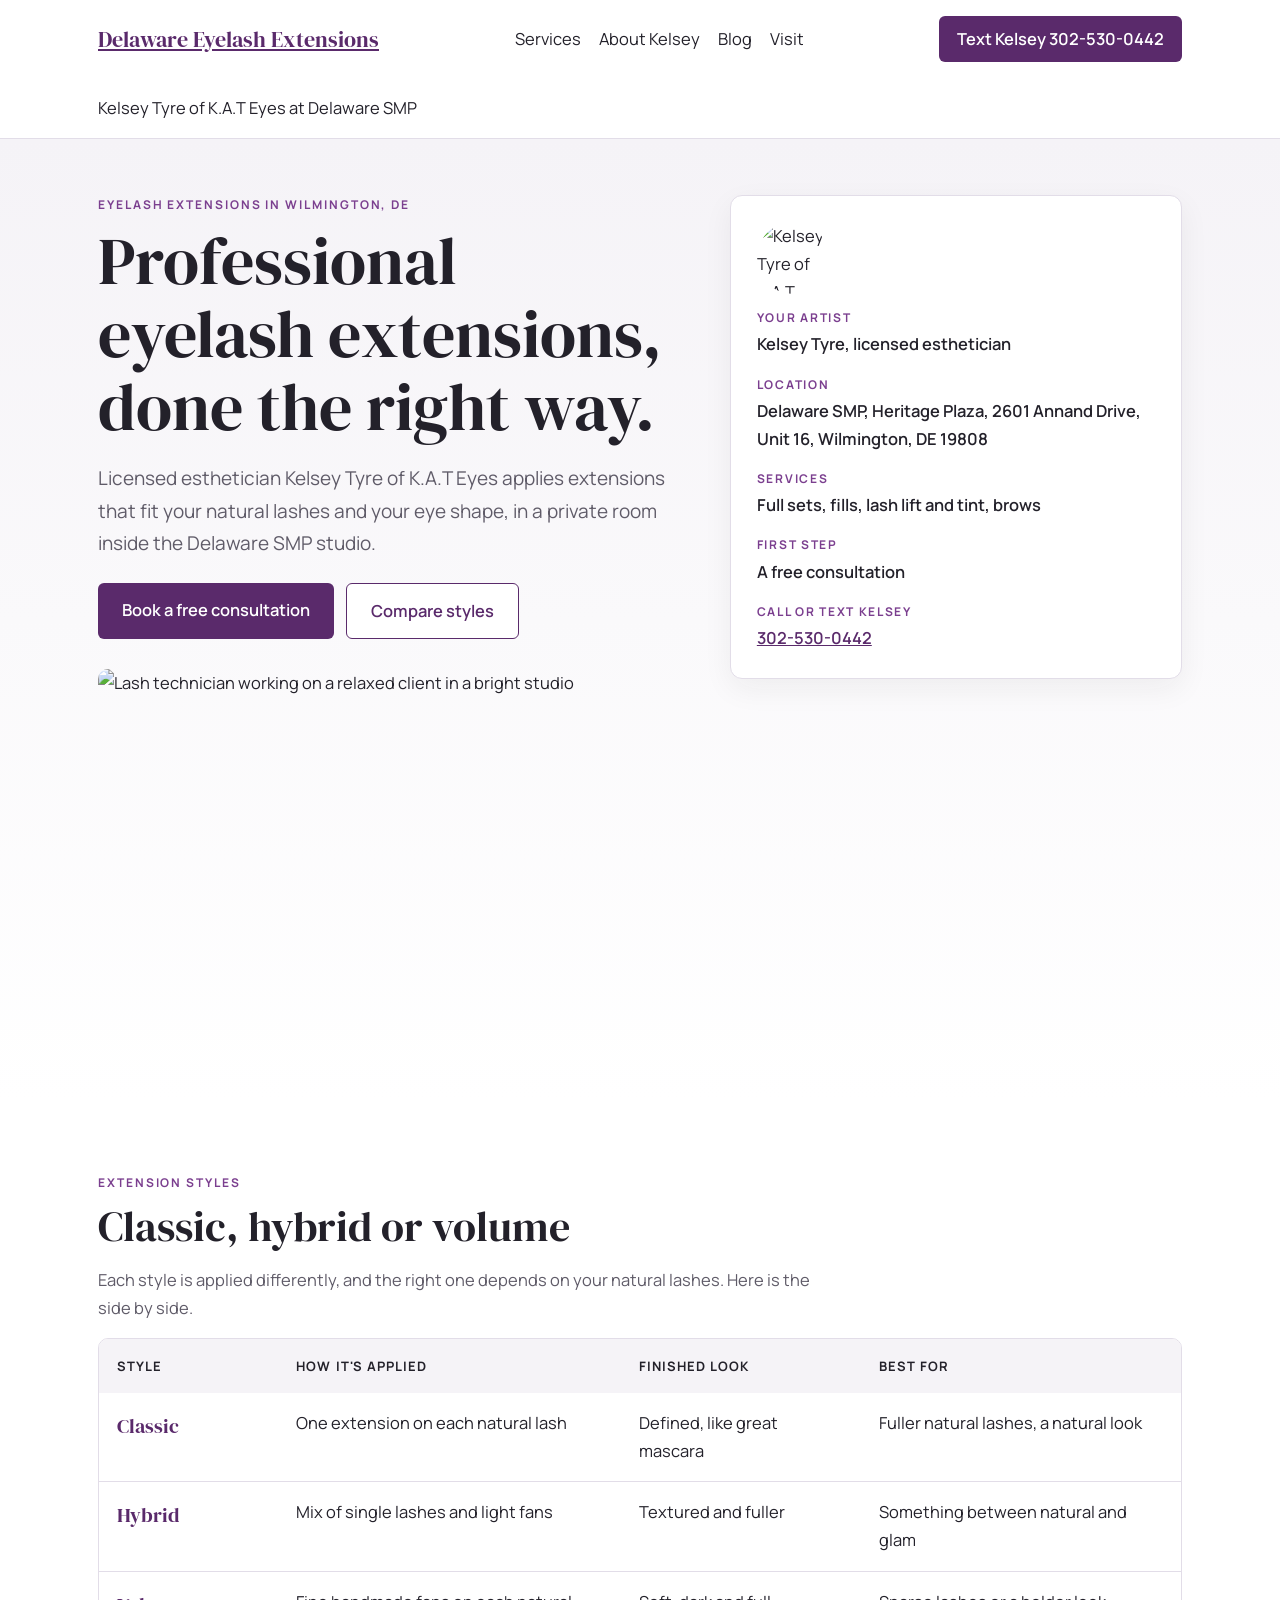
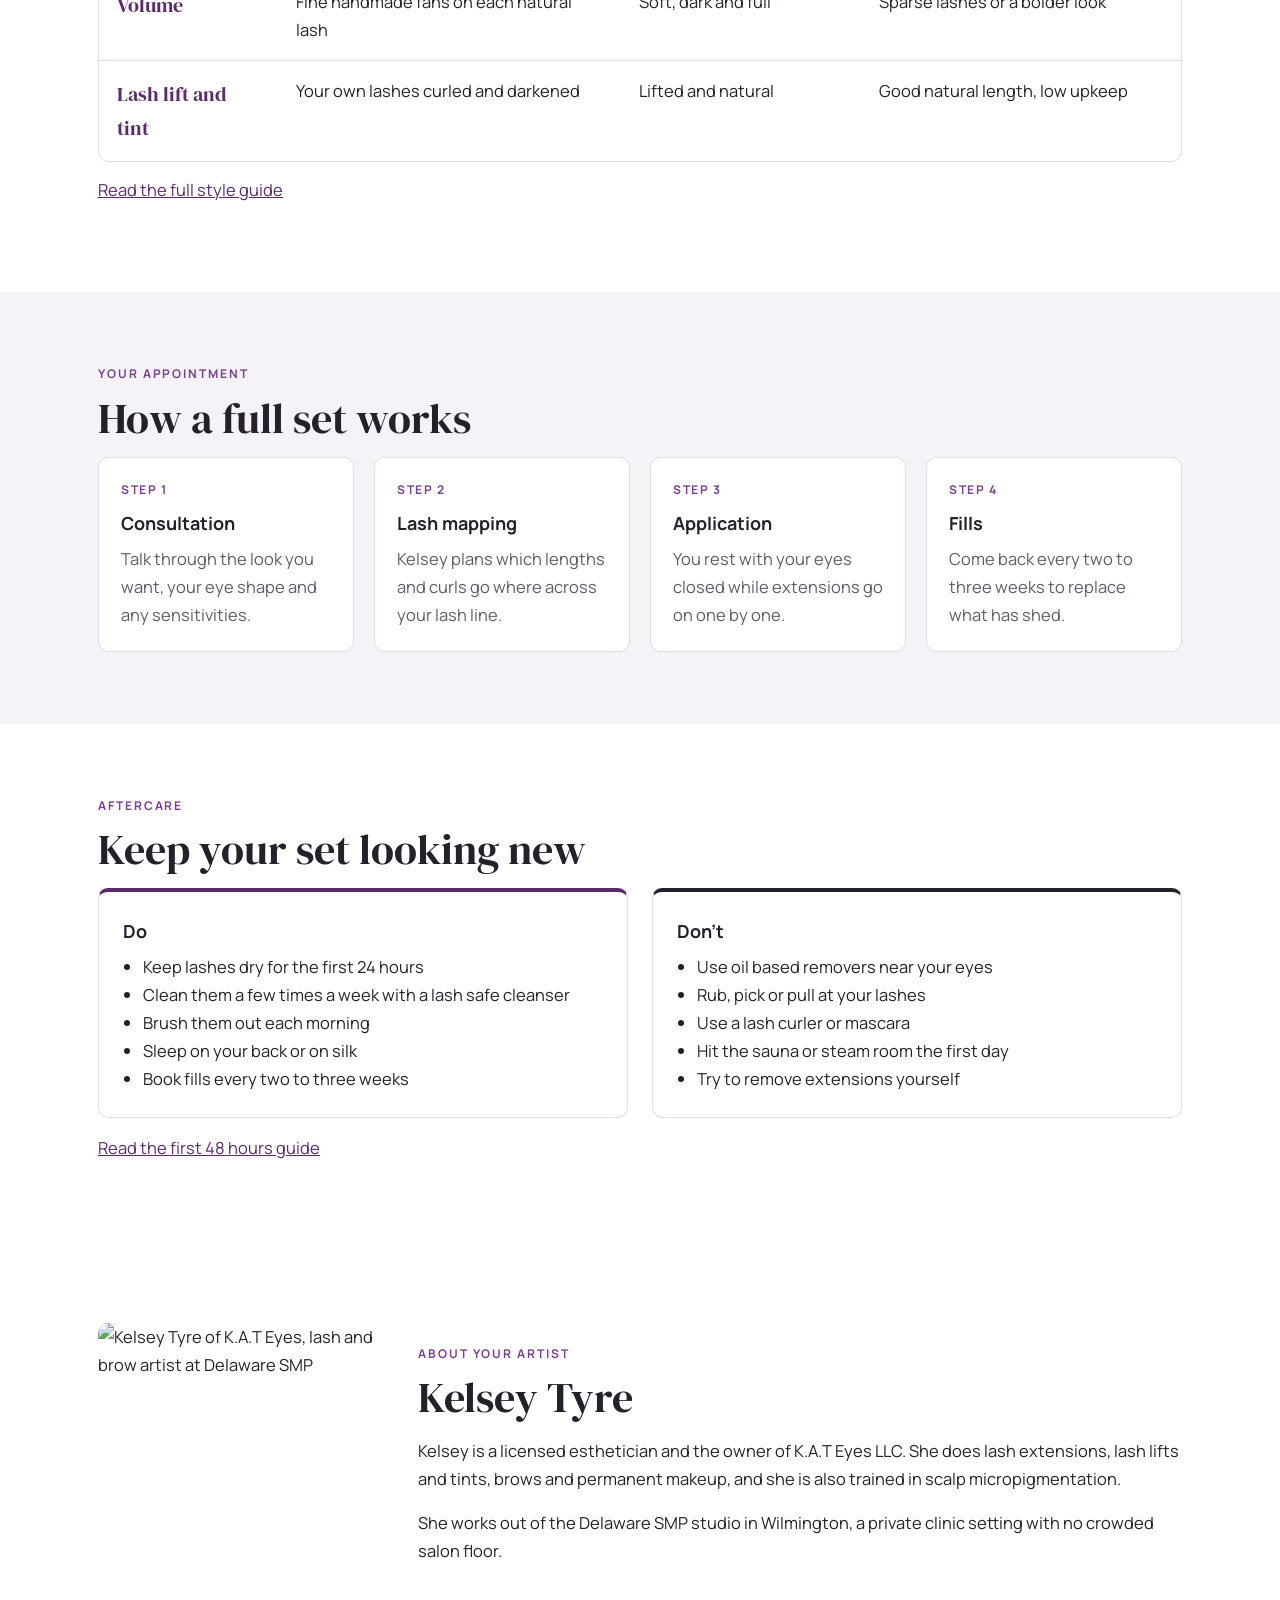
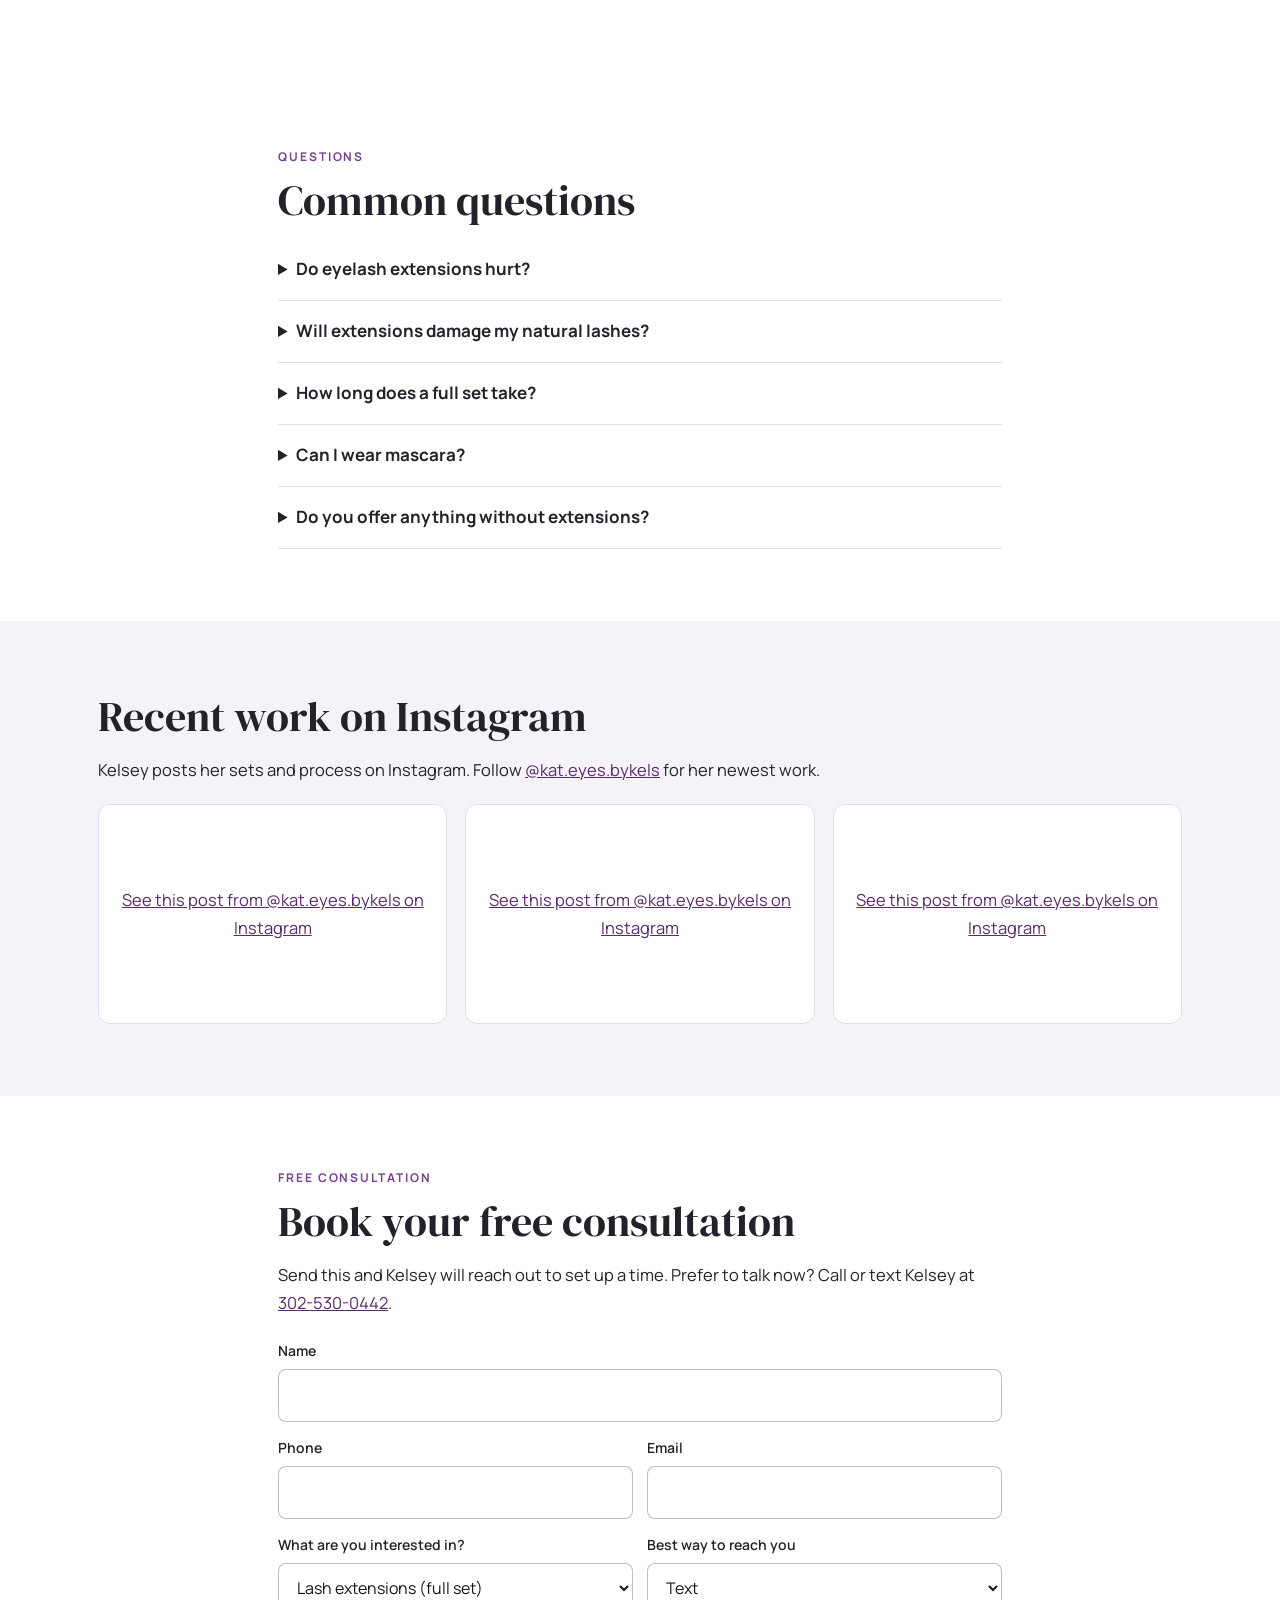
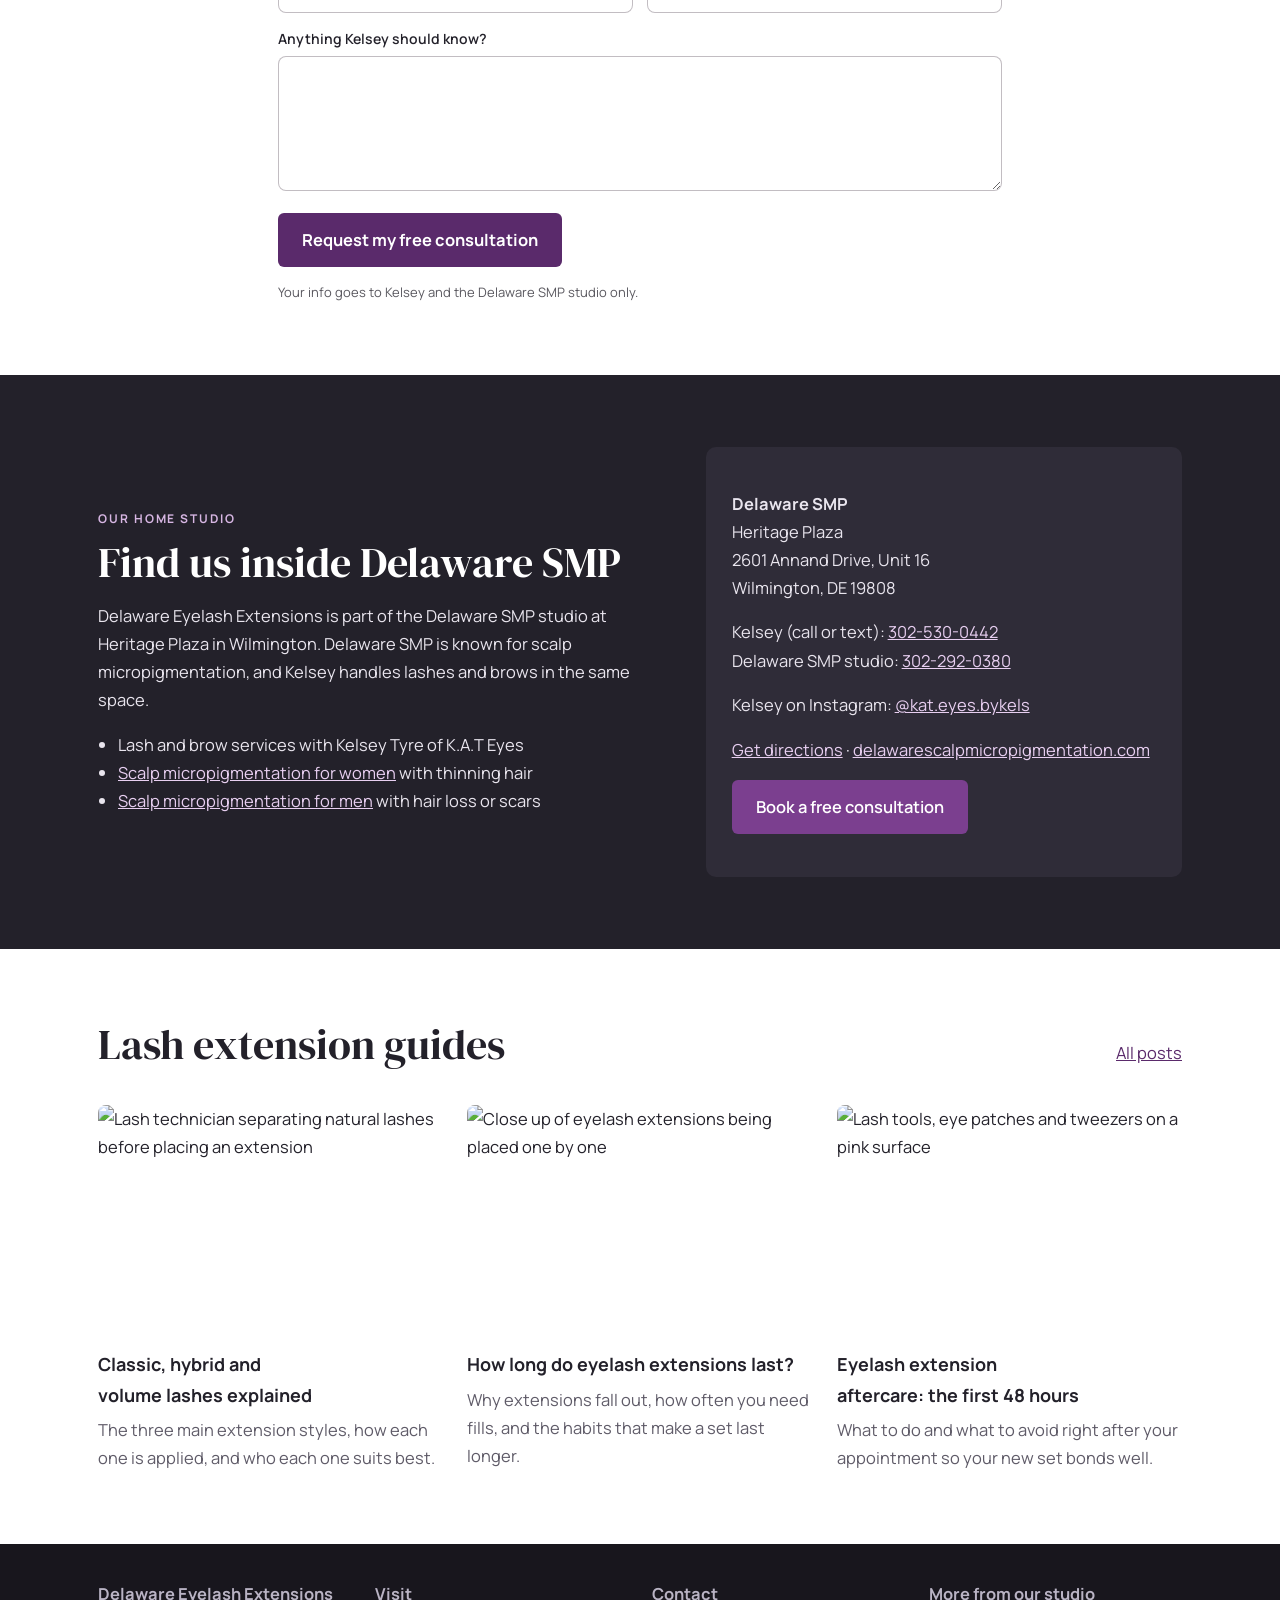
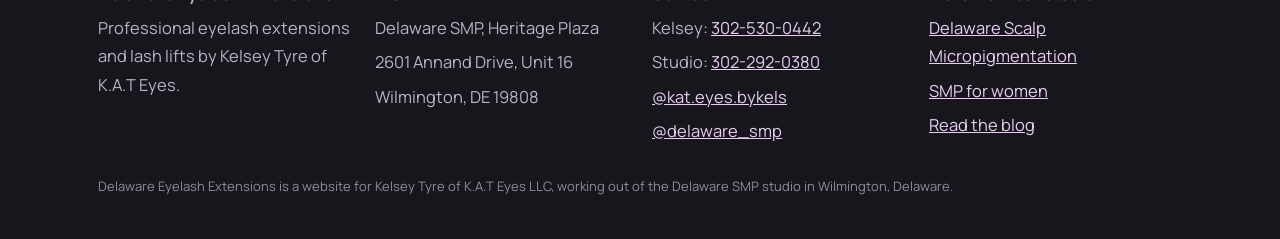
==== index.html @ beaefa18 "Launch delawareeyelashextensions.com site" ====
<!doctype html>
<html lang="en">
<head>
<meta charset="utf-8">
<meta name="viewport" content="width=device-width, initial-scale=1, viewport-fit=cover">
<title>Delaware Eyelash Extensions | Classic, Hybrid and Volume in Wilmington, DE</title>
<meta name="description" content="Professional eyelash extensions by licensed esthetician Kelsey Tyre of K.A.T Eyes at Delaware SMP, 2601 Annand Drive, Wilmington, DE. Style guide, aftercare and FAQs.">
<link rel="canonical" href="https://delawareeyelashextensions.com/">
<meta property="og:type" content="website">
<meta property="og:title" content="Delaware Eyelash Extensions | Classic, Hybrid and Volume in Wilmington, DE">
<meta property="og:description" content="Professional eyelash extensions by licensed esthetician Kelsey Tyre of K.A.T Eyes at Delaware SMP, 2601 Annand Drive, Wilmington, DE. Style guide, aftercare and FAQs.">
<meta property="og:url" content="https://delawareeyelashextensions.com/">
<meta property="og:image" content="https://images.pexels.com/photos/5128222/pexels-photo-5128222.jpeg?auto=compress&cs=tinysrgb&w=1200">
<link rel="preconnect" href="https://fonts.googleapis.com">
<link rel="preconnect" href="https://fonts.gstatic.com" crossorigin>
<link rel="stylesheet" href="https://fonts.googleapis.com/css2?family=DM+Serif+Display&family=Manrope:wght@400;600;700&display=swap">
<link rel="stylesheet" href="style.css">
</head>
<body>
<a class="skip" href="#main">Skip to content</a>
<script type="application/ld+json">
{"@context":"https://schema.org","@type":"BeautySalon","name":"Delaware Eyelash Extensions","description":"Professional classic, hybrid and volume eyelash extensions by Kelsey Tyre at Delaware SMP in Wilmington, DE.","url":"https://delawareeyelashextensions.com/","telephone":"+1-302-530-0442","image":"https://images.pexels.com/photos/5128222/pexels-photo-5128222.jpeg?auto=compress&cs=tinysrgb&w=1200","address":{"@type":"PostalAddress","streetAddress":"2601 Annand Drive, Unit 16","addressLocality":"Wilmington","addressRegion":"DE","postalCode":"19808","addressCountry":"US"},"employee":{"@type":"Person","name":"Kelsey Tyre","jobTitle":"Licensed esthetician, lash and brow artist","sameAs":"https://www.instagram.com/kat.eyes.bykels/"},"parentOrganization":{"@type":"Organization","name":"Delaware Scalp Micropigmentation","url":"https://delawarescalpmicropigmentation.com/"},"sameAs":["https://www.instagram.com/kat.eyes.bykels/","https://www.instagram.com/delaware_smp/"]}
</script>
<header class="site-head">
<div class="wrap">
<a class="brand" href="index.html">Delaware Eyelash Extensions</a>
<nav aria-label="Main">
<a href="index.html#services">Services</a>
<a href="index.html#kelsey">About Kelsey</a>
<a href="blog/index.html">Blog</a>
<a href="index.html#visit">Visit</a>
</nav>
<a class="head-cta" href="tel:+13025300442">Text Kelsey 302-530-0442</a>
</div>
<p class="tagline wrap">Kelsey Tyre of K.A.T Eyes at Delaware SMP</p>
</header>
<main id="main">
<section class="hero">
<div class="wrap">
<div>
<p class="eyebrow">Eyelash extensions in Wilmington, DE</p>
<h1>Professional eyelash extensions, done the right way.</h1>
<p class="lead">Licensed esthetician Kelsey Tyre of K.A.T Eyes applies extensions that fit your natural lashes and your eye shape, in a private room inside the Delaware SMP studio.</p>
<div class="actions"><a class="btn" href="#book">Book a free consultation</a><a class="btn line" href="#styles">Compare styles</a></div>
<img src="https://images.pexels.com/photos/5128222/pexels-photo-5128222.jpeg?auto=compress&cs=tinysrgb&w=1100" alt="Lash technician working on a relaxed client in a bright studio" loading="lazy">
</div>
<aside class="facts" aria-label="Quick facts">
<img src="https://delawarescalpmicropigmentation.com/wp-content/uploads/2023/03/Kelsey-Bio-Pic.jpeg" alt="Kelsey Tyre of K.A.T Eyes, lash and brow artist at Delaware SMP" loading="lazy">
<dl>
<div><dt>Your artist</dt><dd>Kelsey Tyre, licensed esthetician</dd></div>
<div><dt>Location</dt><dd>Delaware SMP, Heritage Plaza, 2601 Annand Drive, Unit 16, Wilmington, DE 19808</dd></div>
<div><dt>Services</dt><dd>Full sets, fills, lash lift and tint, brows</dd></div>
<div><dt>First step</dt><dd>A free consultation</dd></div>
<div><dt>Call or text Kelsey</dt><dd><a href="tel:+13025300442">302-530-0442</a></dd></div>
</dl>
</aside>
</div>
</section>

<section id="styles">
<div class="wrap" id="services">
<p class="eyebrow">Extension styles</p>
<h2>Classic, hybrid or volume</h2>
<p style="max-width:44em;color:var(--muted)">Each style is applied differently, and the right one depends on your natural lashes. Here is the side by side.</p>
<div class="table-wrap"><table>
<thead><tr><th>Style</th><th>How it's applied</th><th>Finished look</th><th>Best for</th></tr></thead>
<tbody>
<tr><th scope="row">Classic</th><td>One extension on each natural lash</td><td>Defined, like great mascara</td><td>Fuller natural lashes, a natural look</td></tr>
<tr><th scope="row">Hybrid</th><td>Mix of single lashes and light fans</td><td>Textured and fuller</td><td>Something between natural and glam</td></tr>
<tr><th scope="row">Volume</th><td>Fine handmade fans on each natural lash</td><td>Soft, dark and full</td><td>Sparse lashes or a bolder look</td></tr>
<tr><th scope="row">Lash lift and tint</th><td>Your own lashes curled and darkened</td><td>Lifted and natural</td><td>Good natural length, low upkeep</td></tr>
</tbody></table></div>
<p style="margin-top:14px"><a href="blog/classic-hybrid-volume-lashes-explained.html">Read the full style guide</a></p>
</div>
</section>

<section class="process">
<div class="wrap">
<p class="eyebrow">Your appointment</p>
<h2>How a full set works</h2>
<ol class="steps">
<li><h3>Consultation</h3><p>Talk through the look you want, your eye shape and any sensitivities.</p></li>
<li><h3>Lash mapping</h3><p>Kelsey plans which lengths and curls go where across your lash line.</p></li>
<li><h3>Application</h3><p>You rest with your eyes closed while extensions go on one by one.</p></li>
<li><h3>Fills</h3><p>Come back every two to three weeks to replace what has shed.</p></li>
</ol>
</div>
</section>

<section class="care">
<div class="wrap">
<p class="eyebrow">Aftercare</p>
<h2>Keep your set looking new</h2>
<div>
<div class="col do"><h3>Do</h3><ul><li>Keep lashes dry for the first 24 hours</li><li>Clean them a few times a week with a lash safe cleanser</li><li>Brush them out each morning</li><li>Sleep on your back or on silk</li><li>Book fills every two to three weeks</li></ul></div>
<div class="col dont"><h3>Don't</h3><ul><li>Use oil based removers near your eyes</li><li>Rub, pick or pull at your lashes</li><li>Use a lash curler or mascara</li><li>Hit the sauna or steam room the first day</li><li>Try to remove extensions yourself</li></ul></div>
</div>
<p style="margin-top:16px"><a href="blog/eyelash-extension-aftercare-first-48-hours.html">Read the first 48 hours guide</a></p>
</div>
</section>

<section class="kelsey" id="kelsey">
<div class="wrap">
<img src="https://delawarescalpmicropigmentation.com/wp-content/uploads/2023/03/Kelsey-Bio-Pic.jpeg" alt="Kelsey Tyre of K.A.T Eyes, lash and brow artist at Delaware SMP" loading="lazy">
<div>
<p class="eyebrow">About your artist</p>
<h2>Kelsey Tyre</h2>
<p>Kelsey is a licensed esthetician and the owner of K.A.T Eyes LLC. She does lash extensions, lash lifts and tints, brows and permanent makeup, and she is also trained in scalp micropigmentation.</p>
<p>She works out of the Delaware SMP studio in Wilmington, a private clinic setting with no crowded salon floor.</p>
</div>
</div>
</section>

<section class="faq">
<div class="wrap narrow">
<p class="eyebrow">Questions</p>
<h2>Common questions</h2>
<details><summary>Do eyelash extensions hurt?</summary><p>No. Your eyes stay closed and each extension attaches to a natural lash, not your skin.</p></details>
<details><summary>Will extensions damage my natural lashes?</summary><p>Not when the extensions are matched to the strength of your natural lashes and you follow aftercare. Problems usually come from extensions that are too heavy, lashes glued together, or picking.</p></details>
<details><summary>How long does a full set take?</summary><p>Plan on a good stretch of time for your first full set, since every lash is placed by hand. Kelsey will give you a time estimate when you book.</p></details>
<details><summary>Can I wear mascara?</summary><p>You won't need it, and mascara and oil based removers break down the bond. Skip both.</p></details>
<details><summary>Do you offer anything without extensions?</summary><p>Yes. A lash lift and tint curls and darkens your own lashes with no extensions and no fills.</p></details>
</div>
</section>

<section class="ig" aria-labelledby="ig-h">
<div class="wrap">
<h2 id="ig-h">Recent work on Instagram</h2>
<p>Kelsey posts her sets and process on Instagram. Follow <a href="https://www.instagram.com/kat.eyes.bykels/">@kat.eyes.bykels</a> for her newest work.</p>
<div class="ig-grid"><div><blockquote class="instagram-media" data-instgrm-permalink="https://www.instagram.com/kat.eyes.bykels/reel/DRUWjU0DYQO/" data-instgrm-version="14"><a href="https://www.instagram.com/kat.eyes.bykels/reel/DRUWjU0DYQO/">See this post from @kat.eyes.bykels on Instagram</a></blockquote></div><div><blockquote class="instagram-media" data-instgrm-permalink="https://www.instagram.com/kat.eyes.bykels/reel/DL7PXOgMq_0/" data-instgrm-version="14"><a href="https://www.instagram.com/kat.eyes.bykels/reel/DL7PXOgMq_0/">See this post from @kat.eyes.bykels on Instagram</a></blockquote></div><div><blockquote class="instagram-media" data-instgrm-permalink="https://www.instagram.com/kat.eyes.bykels/p/Cqdby0kuIus/" data-instgrm-version="14"><a href="https://www.instagram.com/kat.eyes.bykels/p/Cqdby0kuIus/">See this post from @kat.eyes.bykels on Instagram</a></blockquote></div></div>
</div>
</section>
<script async src="https://www.instagram.com/embed.js"></script>

<section class="book" id="book" aria-labelledby="book-h">
<div class="wrap narrow">
<p class="eyebrow">Free consultation</p>
<h2 id="book-h">Book your free consultation</h2>
<p>Send this and Kelsey will reach out to set up a time. Prefer to talk now? Call or text Kelsey at <a href="tel:+13025300442">302-530-0442</a>.</p>
<form class="book-form" action="https://formsubmit.co/delawaresmp@gmail.com" method="POST">
<input type="hidden" name="_subject" value="New consult request from delawareeyelashextensions.com">
<input type="hidden" name="_cc" value="kat.eyes.bykels@gmail.com">
<input type="hidden" name="_template" value="table">
<input type="hidden" name="_next" value="https://delawareeyelashextensions.com/thanks.html">
<input type="hidden" name="Website" value="delawareeyelashextensions.com">
<input type="hidden" name="Came from" class="src" value="Direct or unknown">
<input type="hidden" name="Page" class="pg" value="">
<input type="text" name="_honey" class="hp" tabindex="-1" autocomplete="off" aria-hidden="true">
<div class="row"><label for="f-name">Name</label><input id="f-name" name="Name" required autocomplete="name"></div>
<div class="row two"><div><label for="f-phone">Phone</label><input id="f-phone" name="Phone" type="tel" required autocomplete="tel"></div>
<div><label for="f-email">Email</label><input id="f-email" name="email" type="email" required autocomplete="email"></div></div>
<div class="row two"><div><label for="f-svc">What are you interested in?</label><select id="f-svc" name="Service"><option>Lash extensions (full set)</option><option>Lash fill</option><option>Lash lift and tint</option><option>Microblading or brows</option><option>Scalp micropigmentation</option><option>Not sure yet</option></select></div>
<div><label for="f-pref">Best way to reach you</label><select id="f-pref" name="Contact preference"><option>Text</option><option>Call</option><option>Email</option></select></div></div>
<div class="row"><label for="f-msg">Anything Kelsey should know?</label><textarea id="f-msg" name="Message" rows="4"></textarea></div>
<button class="btn" type="submit">Request my free consultation</button>
<p class="fine">Your info goes to Kelsey and the Delaware SMP studio only.</p>
</form>
<script>
(function(){try{var f=document.querySelector('.book-form');if(!f)return;var q=new URLSearchParams(location.search),r=document.referrer,src='Direct or unknown';
if(q.get('utm_source'))src=q.get('utm_source')+(q.get('utm_campaign')?' / '+q.get('utm_campaign'):'');
else if(r){var h=new URL(r).hostname.replace(/^www\./,'');if(h!==location.hostname.replace(/^www\./,''))src=/google\./.test(h)?'Google search':/instagram\./.test(h)?'Instagram':/facebook\.|fb\./.test(h)?'Facebook':/bing\./.test(h)?'Bing':h;}
try{var saved=sessionStorage.getItem('lead_src');if(saved&&src==='Direct or unknown')src=saved;else sessionStorage.setItem('lead_src',src);}catch(e){}
f.querySelector('.src').value=src;f.querySelector('.pg').value=location.href.split('#')[0];}catch(e){}})();
</script>
</div>
</section>
<section class="smp-block" id="visit" aria-labelledby="smp-h">
<div class="wrap">
<div>
<p class="eyebrow">Our home studio</p>
<h2 id="smp-h">Find us inside Delaware SMP</h2>
<p>Delaware Eyelash Extensions is part of the Delaware SMP studio at Heritage Plaza in Wilmington. Delaware SMP is known for scalp micropigmentation, and Kelsey handles lashes and brows in the same space.</p>
<ul>
<li>Lash and brow services with Kelsey Tyre of K.A.T Eyes</li>
<li><a href="https://delawarescalpmicropigmentation.com/scalp-micropigmentation-for-women/">Scalp micropigmentation for women</a> with thinning hair</li>
<li><a href="https://delawarescalpmicropigmentation.com/">Scalp micropigmentation for men</a> with hair loss or scars</li>
</ul>
</div>
<div class="smp-card">
<p><strong>Delaware SMP</strong><br>Heritage Plaza<br>2601 Annand Drive, Unit 16<br>Wilmington, DE 19808</p>
<p>Kelsey (call or text): <a href="tel:+13025300442">302-530-0442</a><br>Delaware SMP studio: <a href="tel:+13022920380">302-292-0380</a></p>
<p>Kelsey on Instagram: <a href="https://www.instagram.com/kat.eyes.bykels/">@kat.eyes.bykels</a></p>
<p><a href="https://www.google.com/maps/search/?api=1&query=2601+Annand+Drive+Unit+16+Wilmington+DE+19808">Get directions</a> · <a href="https://delawarescalpmicropigmentation.com/">delawarescalpmicropigmentation.com</a></p>
<p><a class="btn" href="#book">Book a free consultation</a></p>
</div>
</div>
</section>

<section class="blog-teaser" aria-labelledby="blog-h">
<div class="wrap">
<div class="teaser-head"><h2 id="blog-h">Lash extension guides</h2><a href="blog/index.html">All posts</a></div>
<div class="post-list"><a class="post-card" href="blog/classic-hybrid-volume-lashes-explained.html"><img src="https://images.pexels.com/photos/8554941/pexels-photo-8554941.jpeg?auto=compress&cs=tinysrgb&w=1200" alt="Lash technician separating natural lashes before placing an extension" loading="lazy"><h3>Classic, hybrid and volume lashes explained</h3><p>The three main extension styles, how each one is applied, and who each one suits best.</p></a><a class="post-card" href="blog/how-long-do-eyelash-extensions-last.html"><img src="https://images.pexels.com/photos/33723106/pexels-photo-33723106.jpeg?auto=compress&cs=tinysrgb&w=1200" alt="Close up of eyelash extensions being placed one by one" loading="lazy"><h3>How long do eyelash extensions last?</h3><p>Why extensions fall out, how often you need fills, and the habits that make a set last longer.</p></a><a class="post-card" href="blog/eyelash-extension-aftercare-first-48-hours.html"><img src="https://images.pexels.com/photos/8558539/pexels-photo-8558539.jpeg?auto=compress&cs=tinysrgb&w=1200" alt="Lash tools, eye patches and tweezers on a pink surface" loading="lazy"><h3>Eyelash extension aftercare: the first 48 hours</h3><p>What to do and what to avoid right after your appointment so your new set bonds well.</p></a></div>
</div>
</section>

</main>
<footer class="site-foot">
<div class="wrap">
<div><p><strong>Delaware Eyelash Extensions</strong></p><p>Professional eyelash extensions and lash lifts by Kelsey Tyre of K.A.T Eyes.</p></div>
<div><p><strong>Visit</strong></p><p>Delaware SMP, Heritage Plaza</p><p>2601 Annand Drive, Unit 16</p><p>Wilmington, DE 19808</p></div>
<div><p><strong>Contact</strong></p><p>Kelsey: <a href="tel:+13025300442">302-530-0442</a></p><p>Studio: <a href="tel:+13022920380">302-292-0380</a></p><p><a href="https://www.instagram.com/kat.eyes.bykels/">@kat.eyes.bykels</a></p><p><a href="https://www.instagram.com/delaware_smp/">@delaware_smp</a></p></div>
<div><p><strong>More from our studio</strong></p><p><a href="https://delawarescalpmicropigmentation.com/">Delaware Scalp Micropigmentation</a></p><p><a href="https://delawarescalpmicropigmentation.com/scalp-micropigmentation-for-women/">SMP for women</a></p><p><a href="blog/index.html">Read the blog</a></p></div>
<p class="legal">Delaware Eyelash Extensions is a website for Kelsey Tyre of K.A.T Eyes LLC, working out of the Delaware SMP studio in Wilmington, Delaware.</p>
</div>
</footer>
</body>
</html>
---- style.css ----
*{box-sizing:border-box}
html{scroll-behavior:smooth}
@media (prefers-reduced-motion:reduce){html{scroll-behavior:auto}}
body{margin:0}
img{max-width:100%;display:block}
a:focus-visible,button:focus-visible,summary:focus-visible{outline:3px solid currentColor;outline-offset:3px}
.wrap{max-width:1120px;margin:0 auto;padding-left:max(18px,env(safe-area-inset-left,0px));padding-right:max(18px,env(safe-area-inset-right,0px))}
.narrow{max-width:760px}
h1,h2,h3{text-wrap:balance}
.skip{position:absolute;left:-999px}.skip:focus{left:12px;top:12px;z-index:9;background:#fff;color:#000;padding:8px}
.site-head .wrap{display:flex;align-items:center;justify-content:space-between;gap:14px;flex-wrap:wrap;padding-block:16px}
.site-head nav{display:flex;gap:18px;flex-wrap:wrap}
.site-head nav a{text-decoration:none}
.instagram-media{margin:0!important;min-width:0!important;width:100%!important;max-width:100%!important}
blockquote.instagram-media{display:flex;align-items:center;justify-content:center;min-height:220px;padding:20px;text-align:center;border-radius:12px}
.smp-block .wrap{display:grid;grid-template-columns:1.2fr 1fr;gap:36px;align-items:center}
.smp-block .wrap>*{min-width:0}
.smp-block ul{margin:0;padding-left:20px}
@media(max-width:760px){.smp-block .wrap{grid-template-columns:1fr}}
.site-foot .wrap{display:grid;grid-template-columns:repeat(auto-fit,minmax(200px,1fr));gap:24px;padding-block:36px}
.site-foot p{margin:0 0 6px}
.site-foot .legal{grid-column:1/-1;font-size:13px;opacity:.75}
.post-list{display:grid;grid-template-columns:repeat(auto-fit,minmax(260px,1fr));gap:24px}
.post-card{display:flex;flex-direction:column;text-decoration:none;color:inherit}
.post-card img{width:100%;aspect-ratio:3/2;object-fit:cover}
.post-card h3{margin:14px 0 6px}
.post-card p{margin:0}
article.post{padding-block:48px 64px}
article.post .lead{font-size:1.15em}
article.post img.cover{width:100%;aspect-ratio:16/8;object-fit:cover;margin:24px 0}
article.post h2{margin-top:1.6em}
.crumbs{font-size:14px;margin-bottom:14px}
.book{scroll-margin-top:90px}
.book-form{display:grid;gap:14px;margin-top:22px}
.book-form .row.two{display:grid;grid-template-columns:1fr 1fr;gap:14px}
.book-form .row.two>div{min-width:0}
@media(max-width:600px){.book-form .row.two{grid-template-columns:1fr}}
.book-form label{display:block;font-size:14px;font-weight:600;margin-bottom:6px}
.book-form input,.book-form select,.book-form textarea{width:100%;font:inherit;font-size:16px;padding:12px 14px;border:1px solid rgba(120,110,120,.45);border-radius:8px;background:#fff;color:#1a1418}
.book-form button{border:0;cursor:pointer;justify-self:start;font:inherit;font-weight:700}
.book-form .fine{font-size:13px;opacity:.75;margin:0}
.hp{position:absolute!important;left:-9999px!important;height:1px;width:1px;opacity:0}

/* Layout: clinical clean grid, facts panel in hero, comparison table and aftercare checklist */
:root{--paper:#ffffff;--mist:#f5f3f7;--char:#23212a;--plum:#5a2a6b;--plum2:#7b3f8f;--muted:#5f5b68;--line:#e2dde8;--blush:#f3e6f2;
--display:"DM Serif Display",Georgia,serif;--body:"Manrope",system-ui,sans-serif}
body{background:var(--paper);color:var(--char);font:16.5px/1.7 var(--body)}
a{color:var(--plum)}
.site-head{border-bottom:1px solid var(--line);background:#fff;position:sticky;top:env(safe-area-inset-top,0px);z-index:5}
.site-head a{color:var(--char)}
.brand{font:22px var(--display);color:var(--plum)!important}
.head-cta{background:var(--plum);color:#fff!important;padding:9px 18px;border-radius:6px;text-decoration:none;font-weight:600}
.tagline{display:none}
.eyebrow{font-size:12px;letter-spacing:.16em;text-transform:uppercase;color:var(--plum2);font-weight:700;margin:0 0 10px}
h1,h2{font-family:var(--display);font-weight:400;line-height:1.1;margin:0 0 16px;color:var(--char)}
h2{font-size:clamp(30px,4vw,42px)}
h3{font-size:18px;margin:0 0 6px}
.btn{display:inline-block;background:var(--plum);color:#fff;text-decoration:none;padding:13px 24px;border-radius:6px;font-weight:600}
.btn.line{background:#fff;color:var(--plum);border:1px solid var(--plum)}
section{padding-block:72px}
.hero{background:linear-gradient(180deg,var(--mist),#fff);padding-block:56px 64px}
.hero .wrap{display:grid;grid-template-columns:1.3fr 1fr;gap:44px;align-items:start}
.hero .wrap>*{min-width:0}
.hero h1{font-size:clamp(40px,6vw,66px)}
.hero p.lead{font-size:19px;color:var(--muted);max-width:34em}
.hero .actions{display:flex;gap:12px;flex-wrap:wrap;margin-top:24px}
.hero img{width:100%;aspect-ratio:16/10;object-fit:cover;border-radius:10px;margin-top:30px}
.facts{background:#fff;border:1px solid var(--line);border-radius:12px;padding:26px;box-shadow:0 10px 30px rgba(35,33,42,.06)}
.facts dl{margin:0;display:grid;gap:16px}
.facts dt{font-size:12px;letter-spacing:.14em;text-transform:uppercase;color:var(--plum2);font-weight:700}
.facts dd{margin:2px 0 0;font-weight:600}
.facts img{width:72px;height:72px;border-radius:50%;object-fit:cover;margin:0 0 14px}
@media(max-width:820px){.hero .wrap{grid-template-columns:1fr}}
.table-wrap{overflow-x:auto;border:1px solid var(--line);border-radius:10px}
table{width:100%;border-collapse:collapse;min-width:640px}
th,td{text-align:left;padding:16px 18px;border-bottom:1px solid var(--line);vertical-align:top}
thead th{background:var(--mist);font-size:13px;letter-spacing:.08em;text-transform:uppercase}
tbody th{font-family:var(--display);font-weight:400;font-size:20px;color:var(--plum)}
tr:last-child td,tr:last-child th{border-bottom:0}
.process{background:var(--mist)}
.steps{display:grid;grid-template-columns:repeat(auto-fit,minmax(210px,1fr));gap:20px;list-style:none;padding:0;margin:0;counter-reset:s}
.steps li{background:#fff;border:1px solid var(--line);border-radius:10px;padding:22px;counter-increment:s}
.steps li::before{content:"Step " counter(s);display:block;font-size:12px;letter-spacing:.14em;text-transform:uppercase;color:var(--plum2);font-weight:700;margin-bottom:8px}
.steps p{margin:0;color:var(--muted)}
.care .wrap>div{display:grid;grid-template-columns:1fr 1fr;gap:24px}
.care .col{border:1px solid var(--line);border-radius:10px;padding:24px}
.care .col.do{border-top:4px solid var(--plum)}
.care .col.dont{border-top:4px solid var(--char)}
.care ul{margin:0;padding-left:20px}
@media(max-width:700px){.care .wrap>div{grid-template-columns:1fr}}
.kelsey .wrap{display:grid;grid-template-columns:280px 1fr;gap:40px;align-items:center}
.kelsey .wrap>*{min-width:0}
.kelsey img{width:100%;aspect-ratio:1;object-fit:cover;border-radius:10px}
@media(max-width:700px){.kelsey .wrap{grid-template-columns:1fr}.kelsey img{max-width:260px}}
.faq details{border-bottom:1px solid var(--line);padding-block:16px}
.faq summary{cursor:pointer;font-weight:700;font-size:17px}
.faq details p{margin:10px 0 0;color:var(--muted);max-width:44em}
.ig{background:var(--mist)}
.ig-grid{display:grid;grid-template-columns:repeat(auto-fit,minmax(260px,1fr));gap:18px;margin-top:20px}
blockquote.instagram-media{background:#fff;border:1px solid var(--line)}
.smp-block{background:var(--char);color:#e9e5ee}
.smp-block h2{color:#fff}
.smp-block .eyebrow{color:#d7b6e3}
.smp-block a{color:#e8cff1}
.smp-card{background:#2f2c38;border-radius:10px;padding:26px}
.smp-card .btn{color:#fff;background:var(--plum2)}
.teaser-head{display:flex;justify-content:space-between;align-items:baseline;gap:12px;flex-wrap:wrap;margin-bottom:22px}
.post-card img{border-radius:8px}
.post-card p{color:var(--muted)}
.blog-hero{padding-block:52px 0;background:var(--mist)}
.blog-hero .wrap{padding-bottom:40px}
.blog-hero h1{font-size:clamp(36px,5vw,56px)}
.site-foot{background:#18161d;color:#b9b3c4}
.site-foot a{color:#e8cff1}
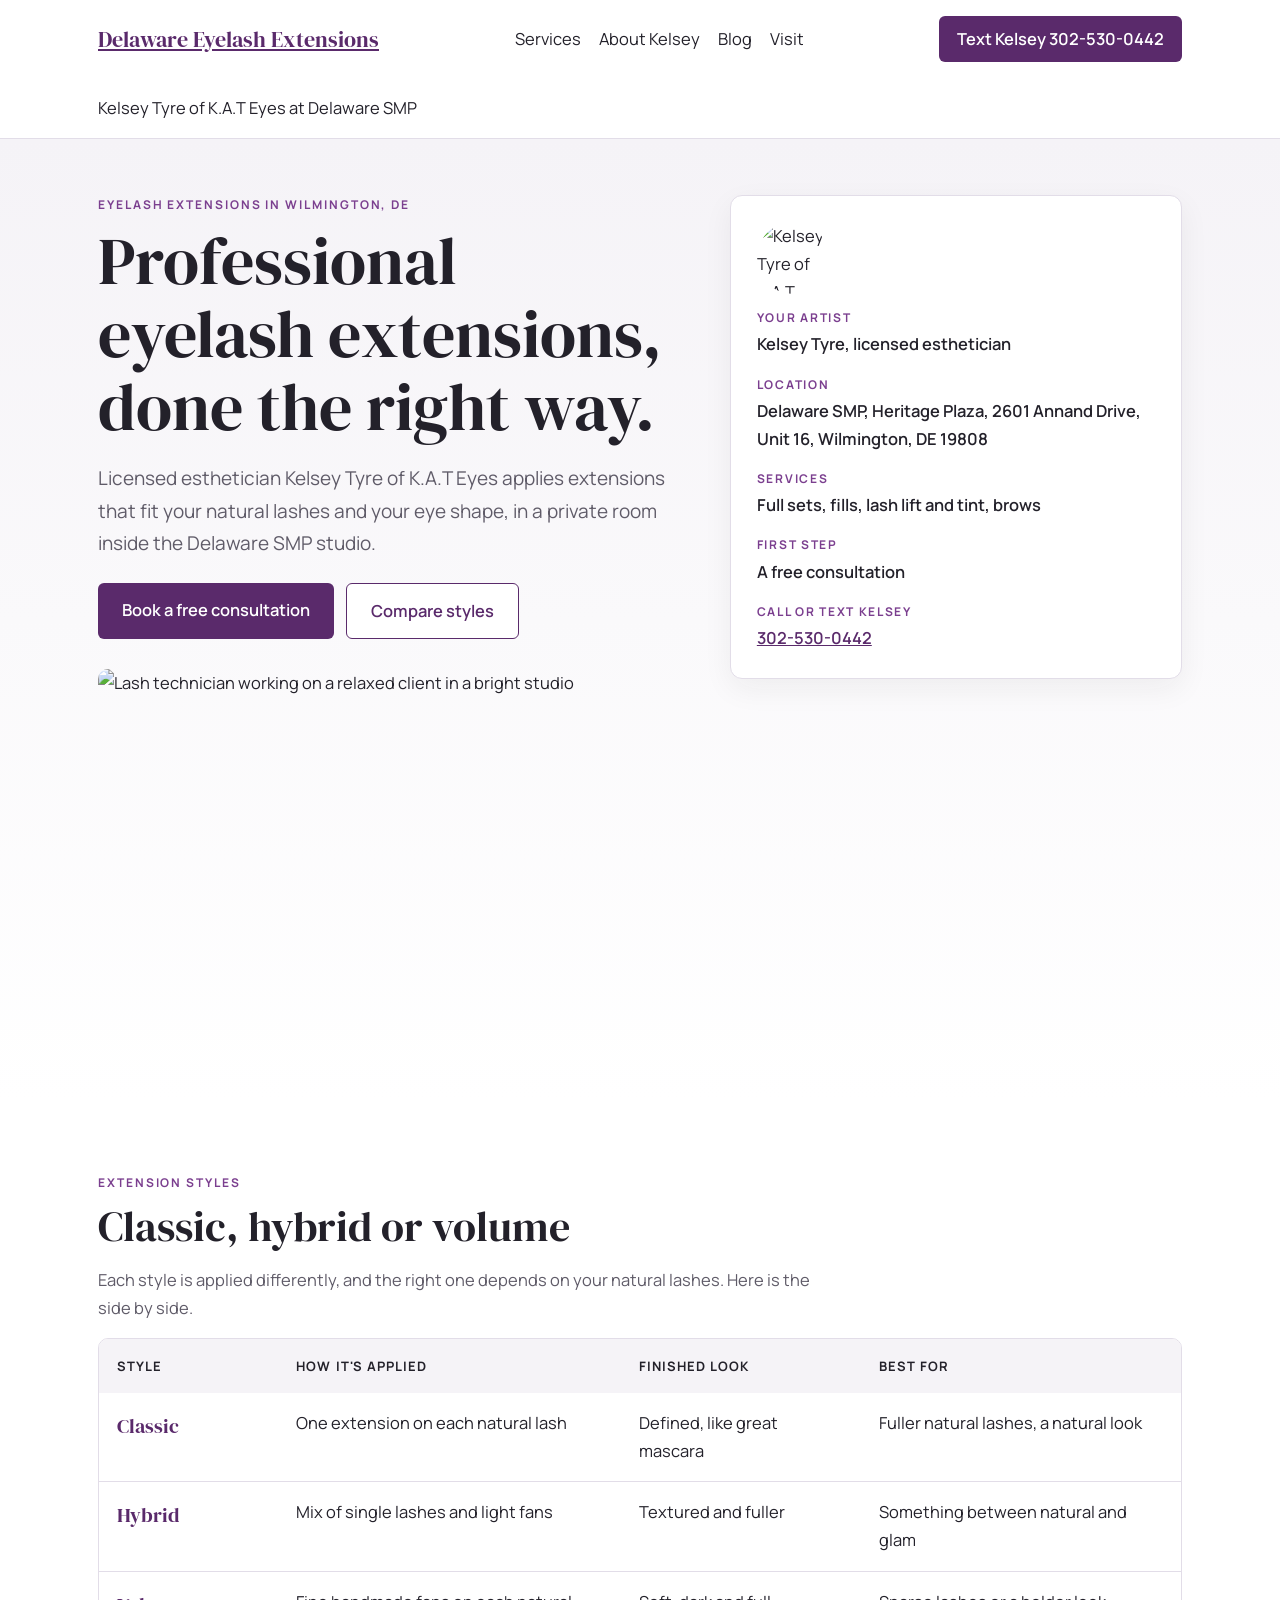
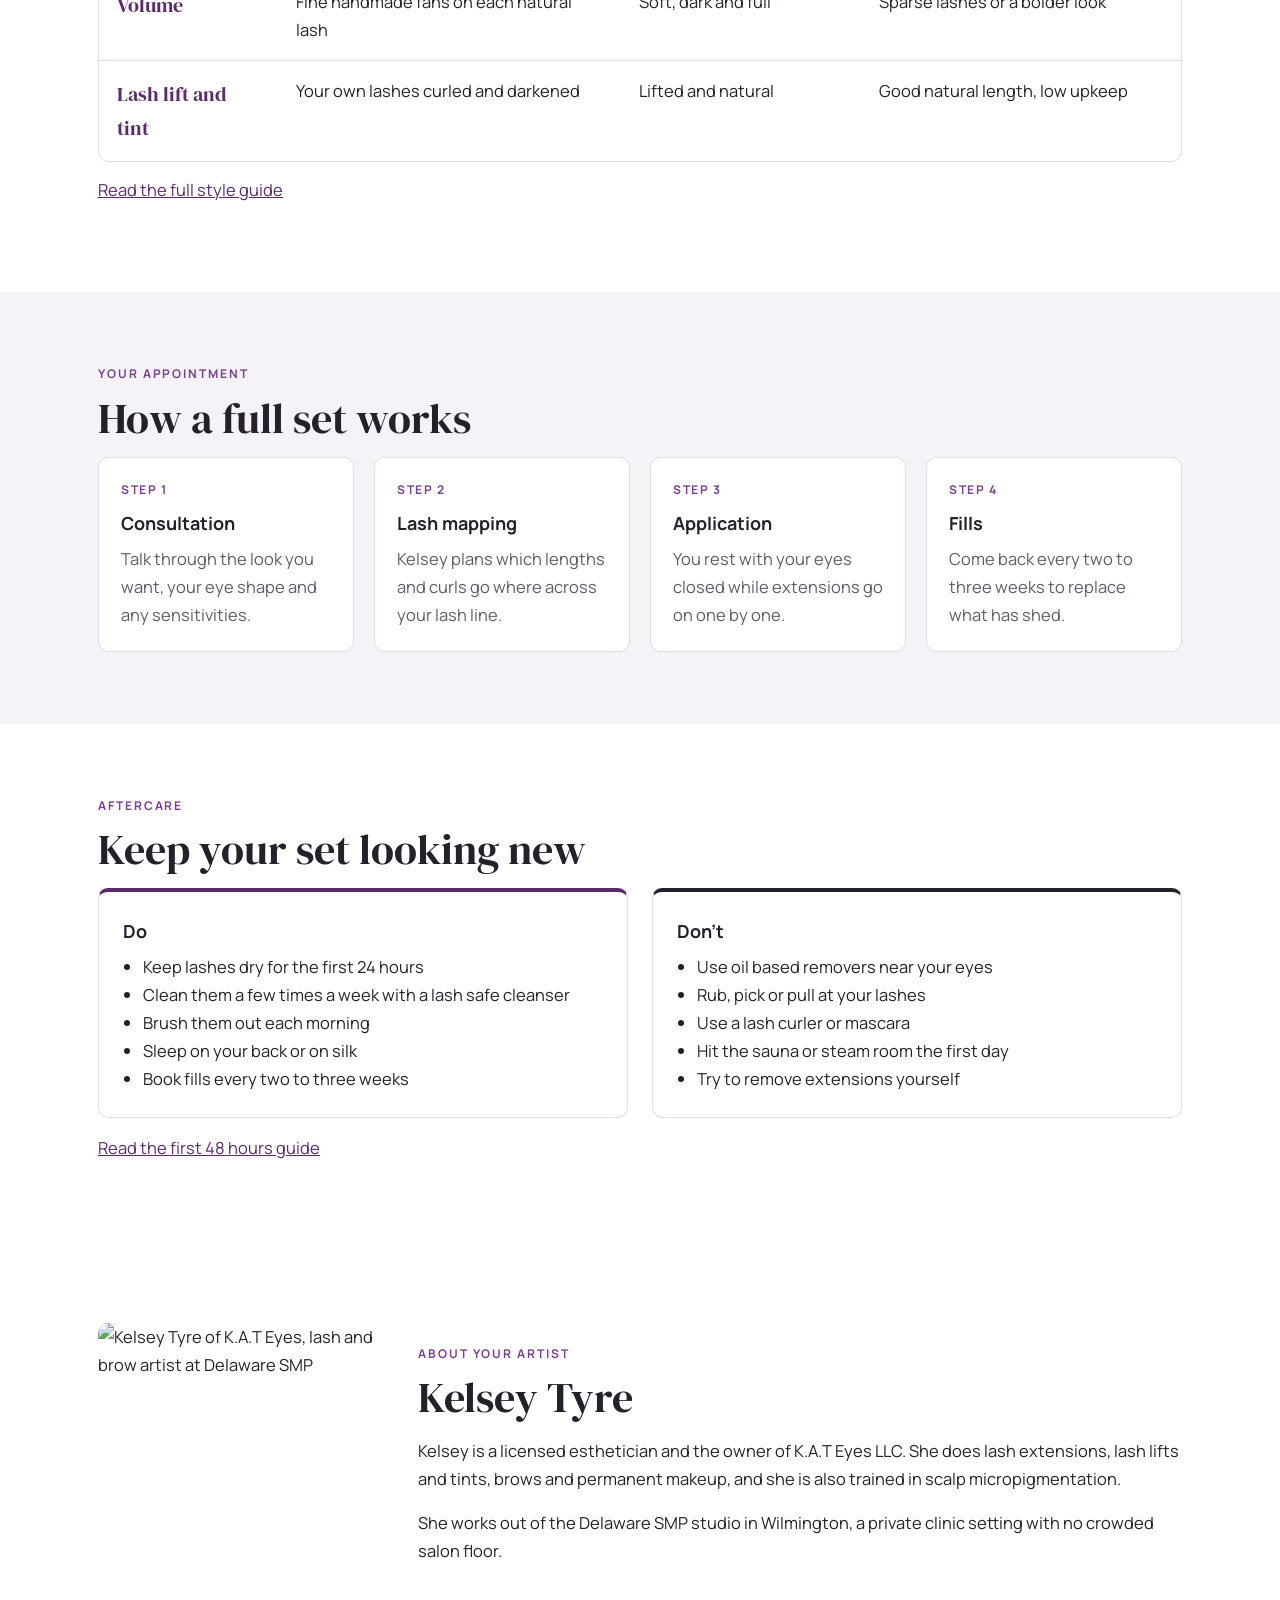
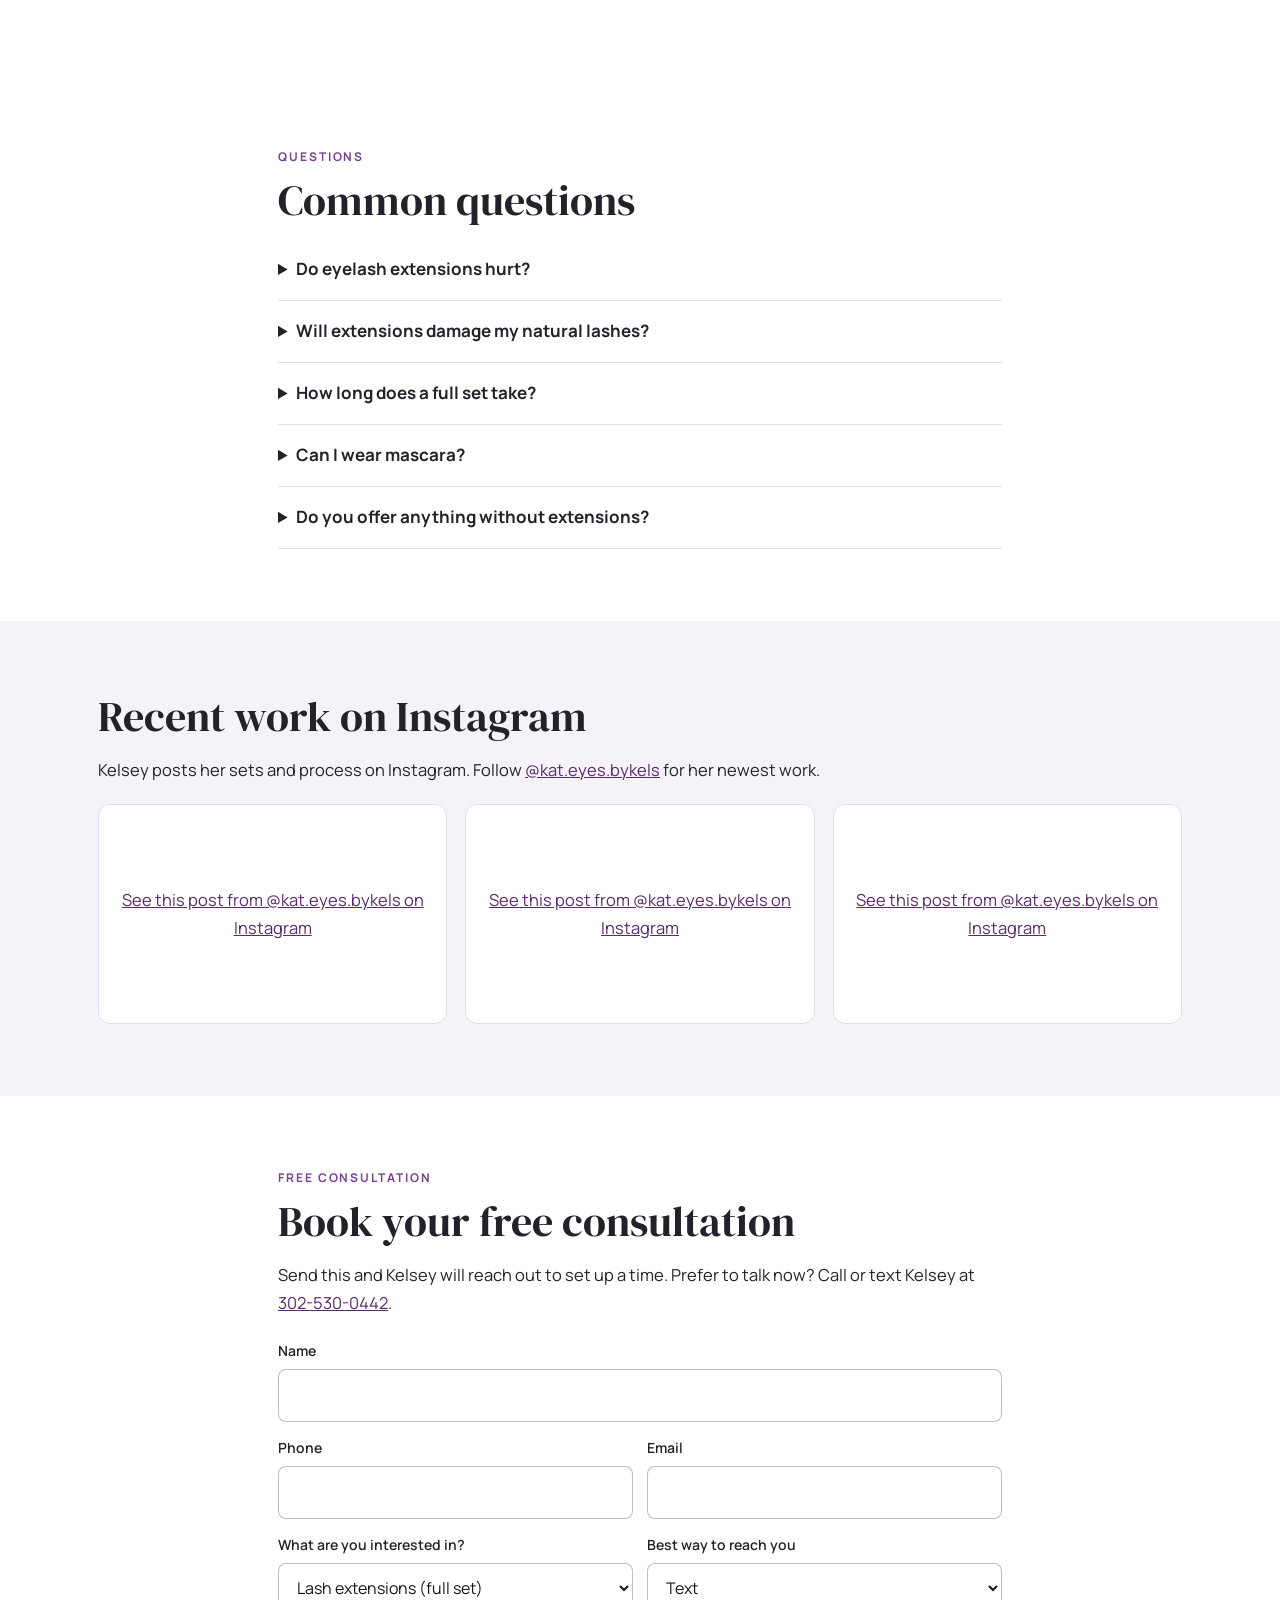
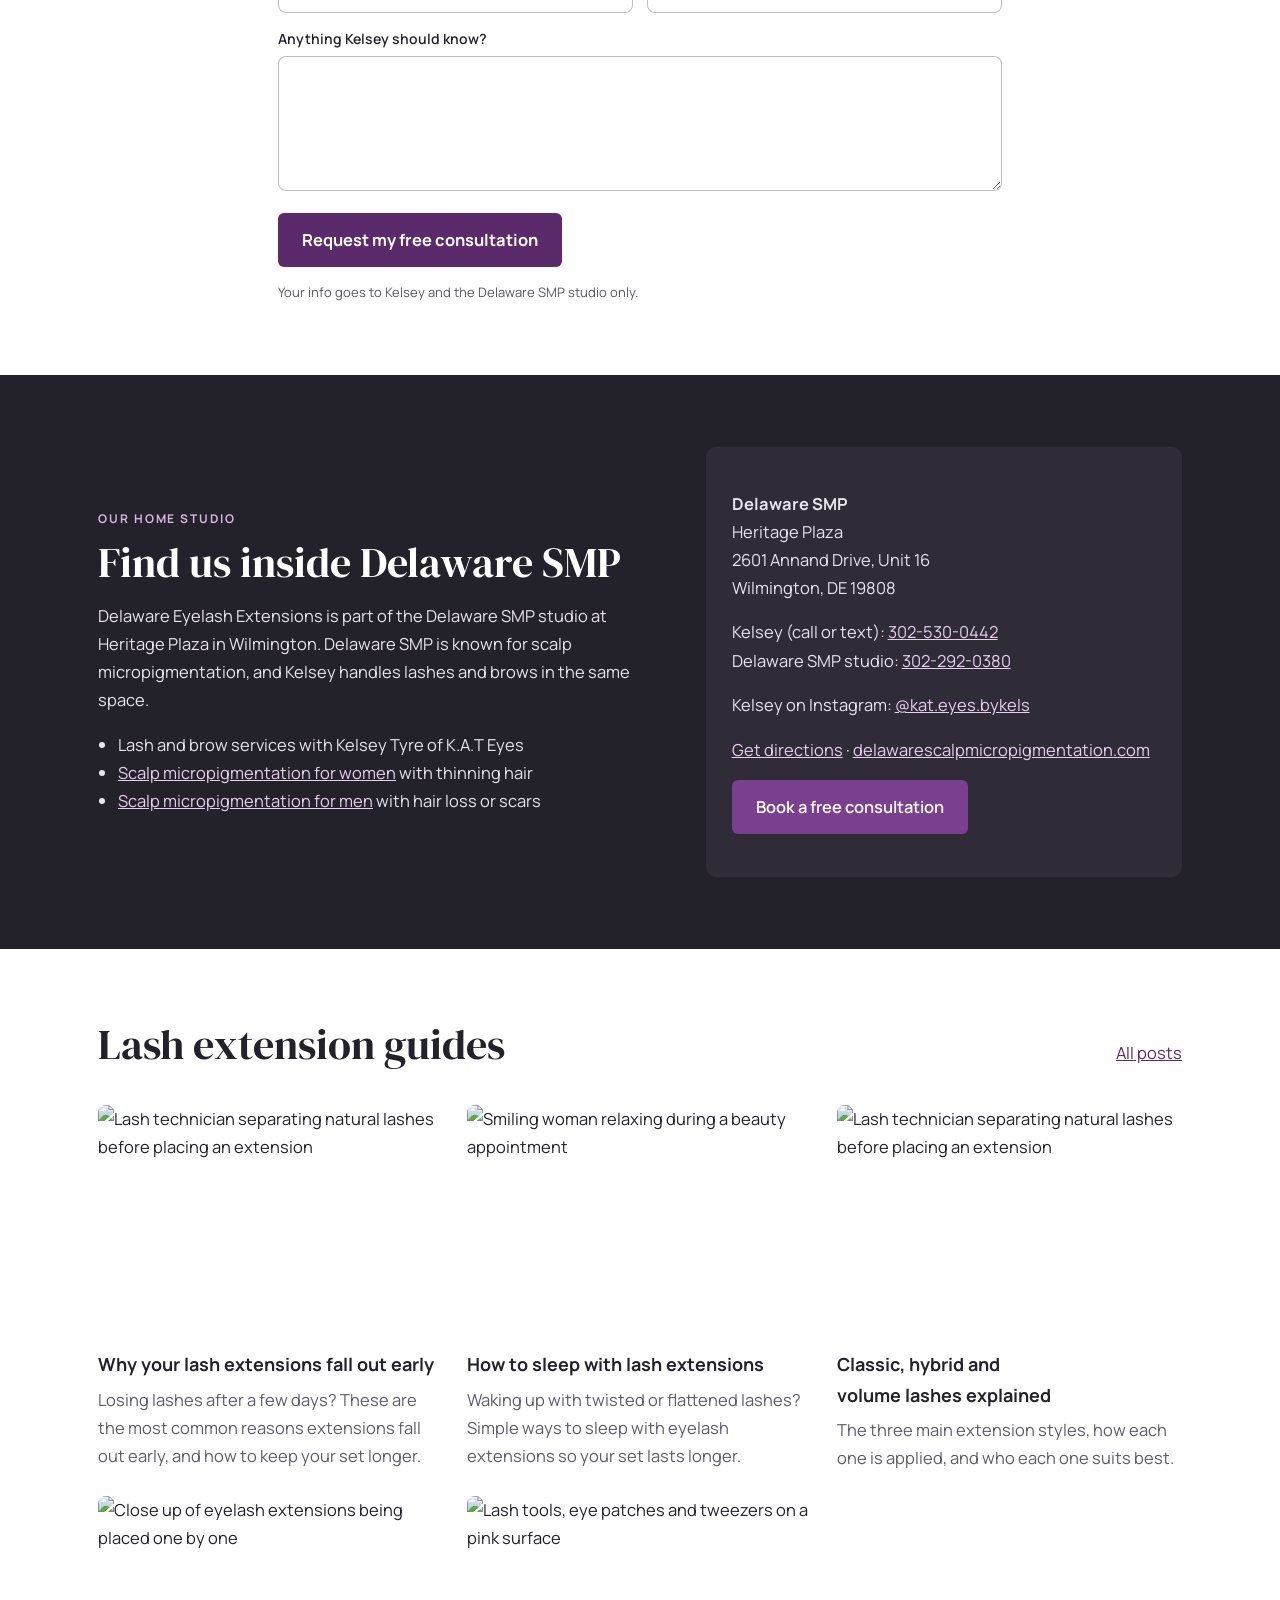
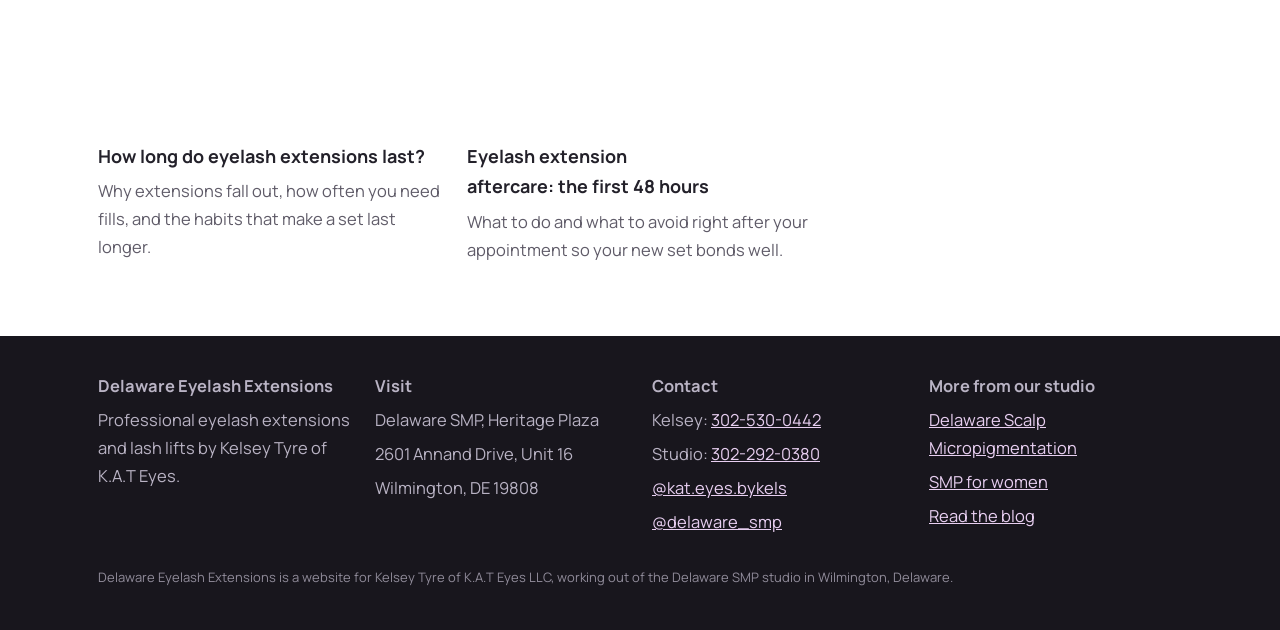
==== commit d20a1612: "Add 2 new blog posts Co-Authored-By: Claude Opus 5.5 <noreply@anthropic.com> Claude-Session: https:/" ====
--- a/index.html
+++ b/index.html
@@ -141,6 +141,7 @@
 <input type="hidden" name="_subject" value="New consult request from delawareeyelashextensions.com">
 <input type="hidden" name="_cc" value="kat.eyes.bykels@gmail.com">
 <input type="hidden" name="_template" value="table">
+<input type="hidden" name="_captcha" value="false">
 <input type="hidden" name="_next" value="https://delawareeyelashextensions.com/thanks.html">
 <input type="hidden" name="Website" value="delawareeyelashextensions.com">
 <input type="hidden" name="Came from" class="src" value="Direct or unknown">
@@ -189,7 +190,7 @@
 <section class="blog-teaser" aria-labelledby="blog-h">
 <div class="wrap">
 <div class="teaser-head"><h2 id="blog-h">Lash extension guides</h2><a href="blog/index.html">All posts</a></div>
-<div class="post-list"><a class="post-card" href="blog/classic-hybrid-volume-lashes-explained.html"><img src="https://images.pexels.com/photos/8554941/pexels-photo-8554941.jpeg?auto=compress&cs=tinysrgb&w=1200" alt="Lash technician separating natural lashes before placing an extension" loading="lazy"><h3>Classic, hybrid and volume lashes explained</h3><p>The three main extension styles, how each one is applied, and who each one suits best.</p></a><a class="post-card" href="blog/how-long-do-eyelash-extensions-last.html"><img src="https://images.pexels.com/photos/33723106/pexels-photo-33723106.jpeg?auto=compress&cs=tinysrgb&w=1200" alt="Close up of eyelash extensions being placed one by one" loading="lazy"><h3>How long do eyelash extensions last?</h3><p>Why extensions fall out, how often you need fills, and the habits that make a set last longer.</p></a><a class="post-card" href="blog/eyelash-extension-aftercare-first-48-hours.html"><img src="https://images.pexels.com/photos/8558539/pexels-photo-8558539.jpeg?auto=compress&cs=tinysrgb&w=1200" alt="Lash tools, eye patches and tweezers on a pink surface" loading="lazy"><h3>Eyelash extension aftercare: the first 48 hours</h3><p>What to do and what to avoid right after your appointment so your new set bonds well.</p></a></div>
+<div class="post-list"><a class="post-card" href="blog/why-lash-extensions-fall-out-early.html"><img src="https://images.pexels.com/photos/8554941/pexels-photo-8554941.jpeg?auto=compress&cs=tinysrgb&w=1200" alt="Lash technician separating natural lashes before placing an extension" loading="lazy"><h3>Why your lash extensions fall out early</h3><p>Losing lashes after a few days? These are the most common reasons extensions fall out early, and how to keep your set longer.</p></a><a class="post-card" href="blog/how-to-sleep-with-lash-extensions.html"><img src="https://images.pexels.com/photos/5128274/pexels-photo-5128274.jpeg?auto=compress&cs=tinysrgb&w=1200" alt="Smiling woman relaxing during a beauty appointment" loading="lazy"><h3>How to sleep with lash extensions</h3><p>Waking up with twisted or flattened lashes? Simple ways to sleep with eyelash extensions so your set lasts longer.</p></a><a class="post-card" href="blog/classic-hybrid-volume-lashes-explained.html"><img src="https://images.pexels.com/photos/8554941/pexels-photo-8554941.jpeg?auto=compress&cs=tinysrgb&w=1200" alt="Lash technician separating natural lashes before placing an extension" loading="lazy"><h3>Classic, hybrid and volume lashes explained</h3><p>The three main extension styles, how each one is applied, and who each one suits best.</p></a><a class="post-card" href="blog/how-long-do-eyelash-extensions-last.html"><img src="https://images.pexels.com/photos/33723106/pexels-photo-33723106.jpeg?auto=compress&cs=tinysrgb&w=1200" alt="Close up of eyelash extensions being placed one by one" loading="lazy"><h3>How long do eyelash extensions last?</h3><p>Why extensions fall out, how often you need fills, and the habits that make a set last longer.</p></a><a class="post-card" href="blog/eyelash-extension-aftercare-first-48-hours.html"><img src="https://images.pexels.com/photos/8558539/pexels-photo-8558539.jpeg?auto=compress&cs=tinysrgb&w=1200" alt="Lash tools, eye patches and tweezers on a pink surface" loading="lazy"><h3>Eyelash extension aftercare: the first 48 hours</h3><p>What to do and what to avoid right after your appointment so your new set bonds well.</p></a></div>
 </div>
 </section>
 
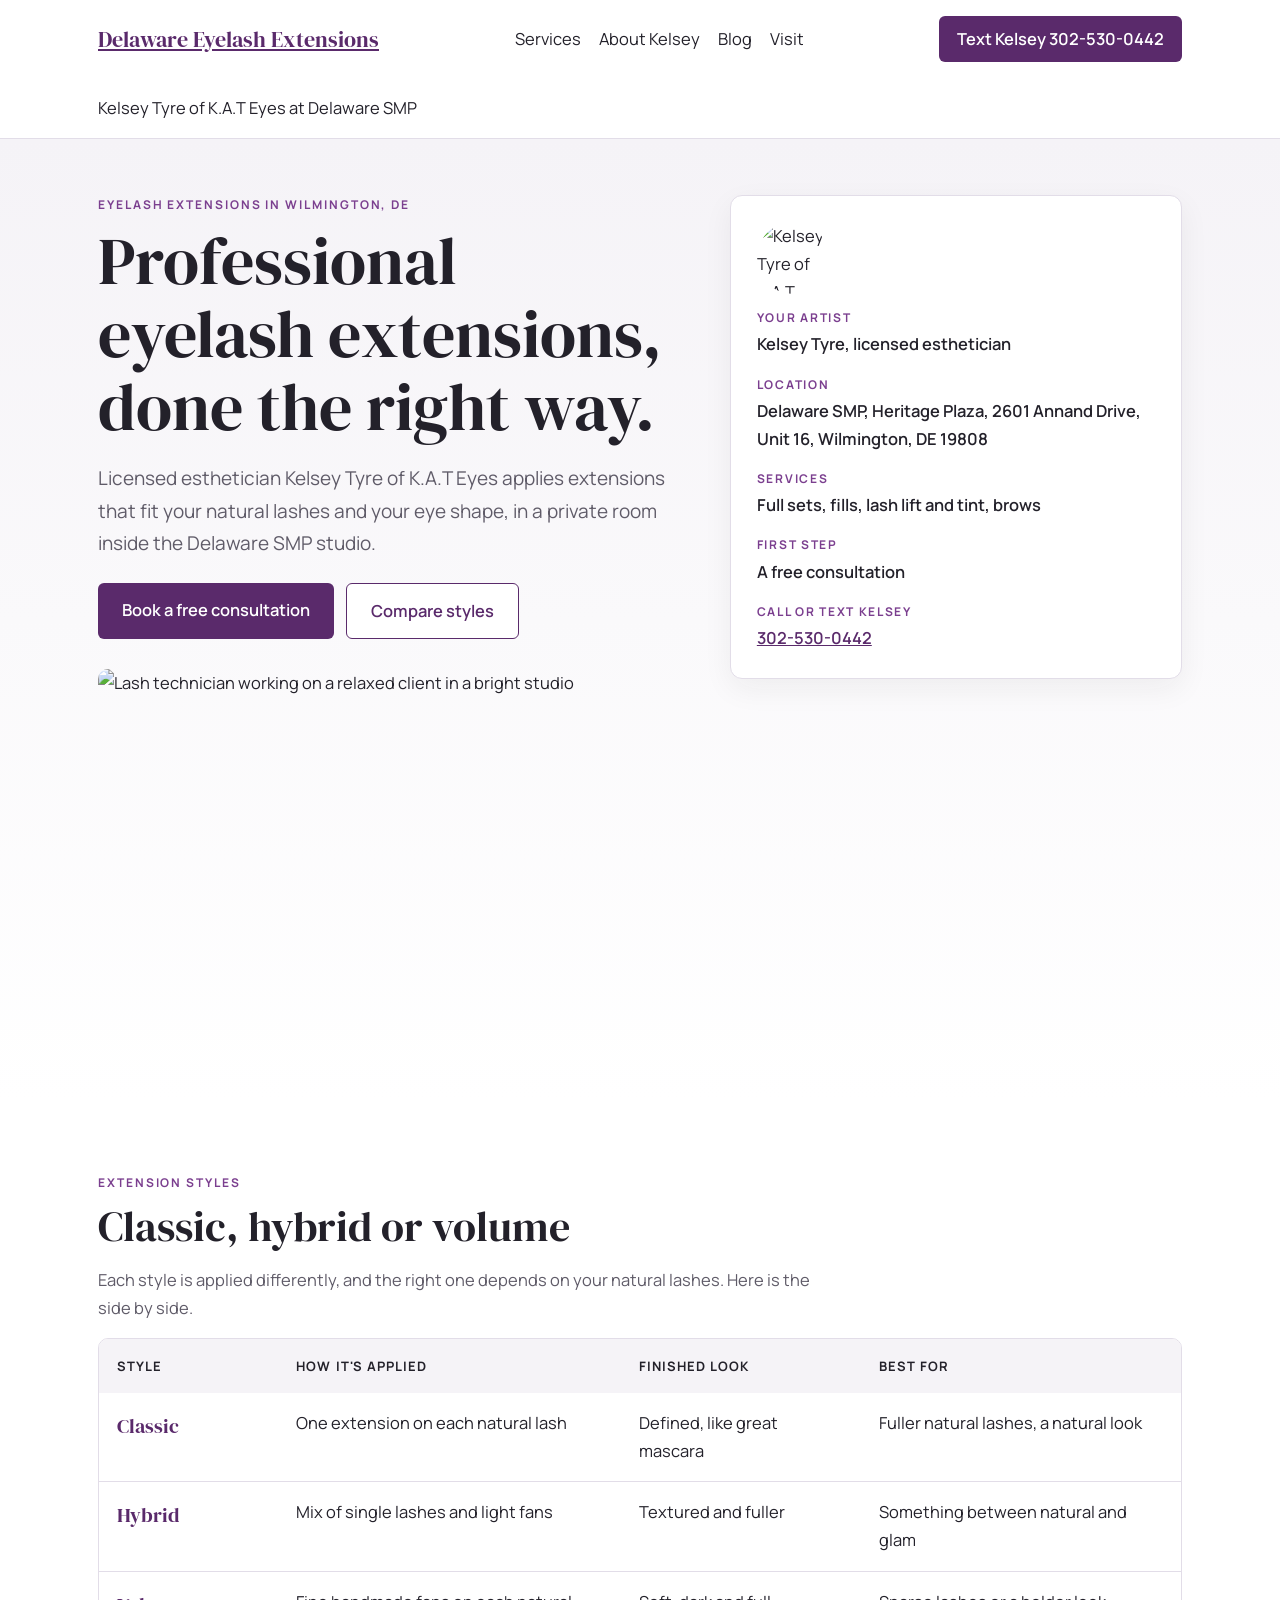
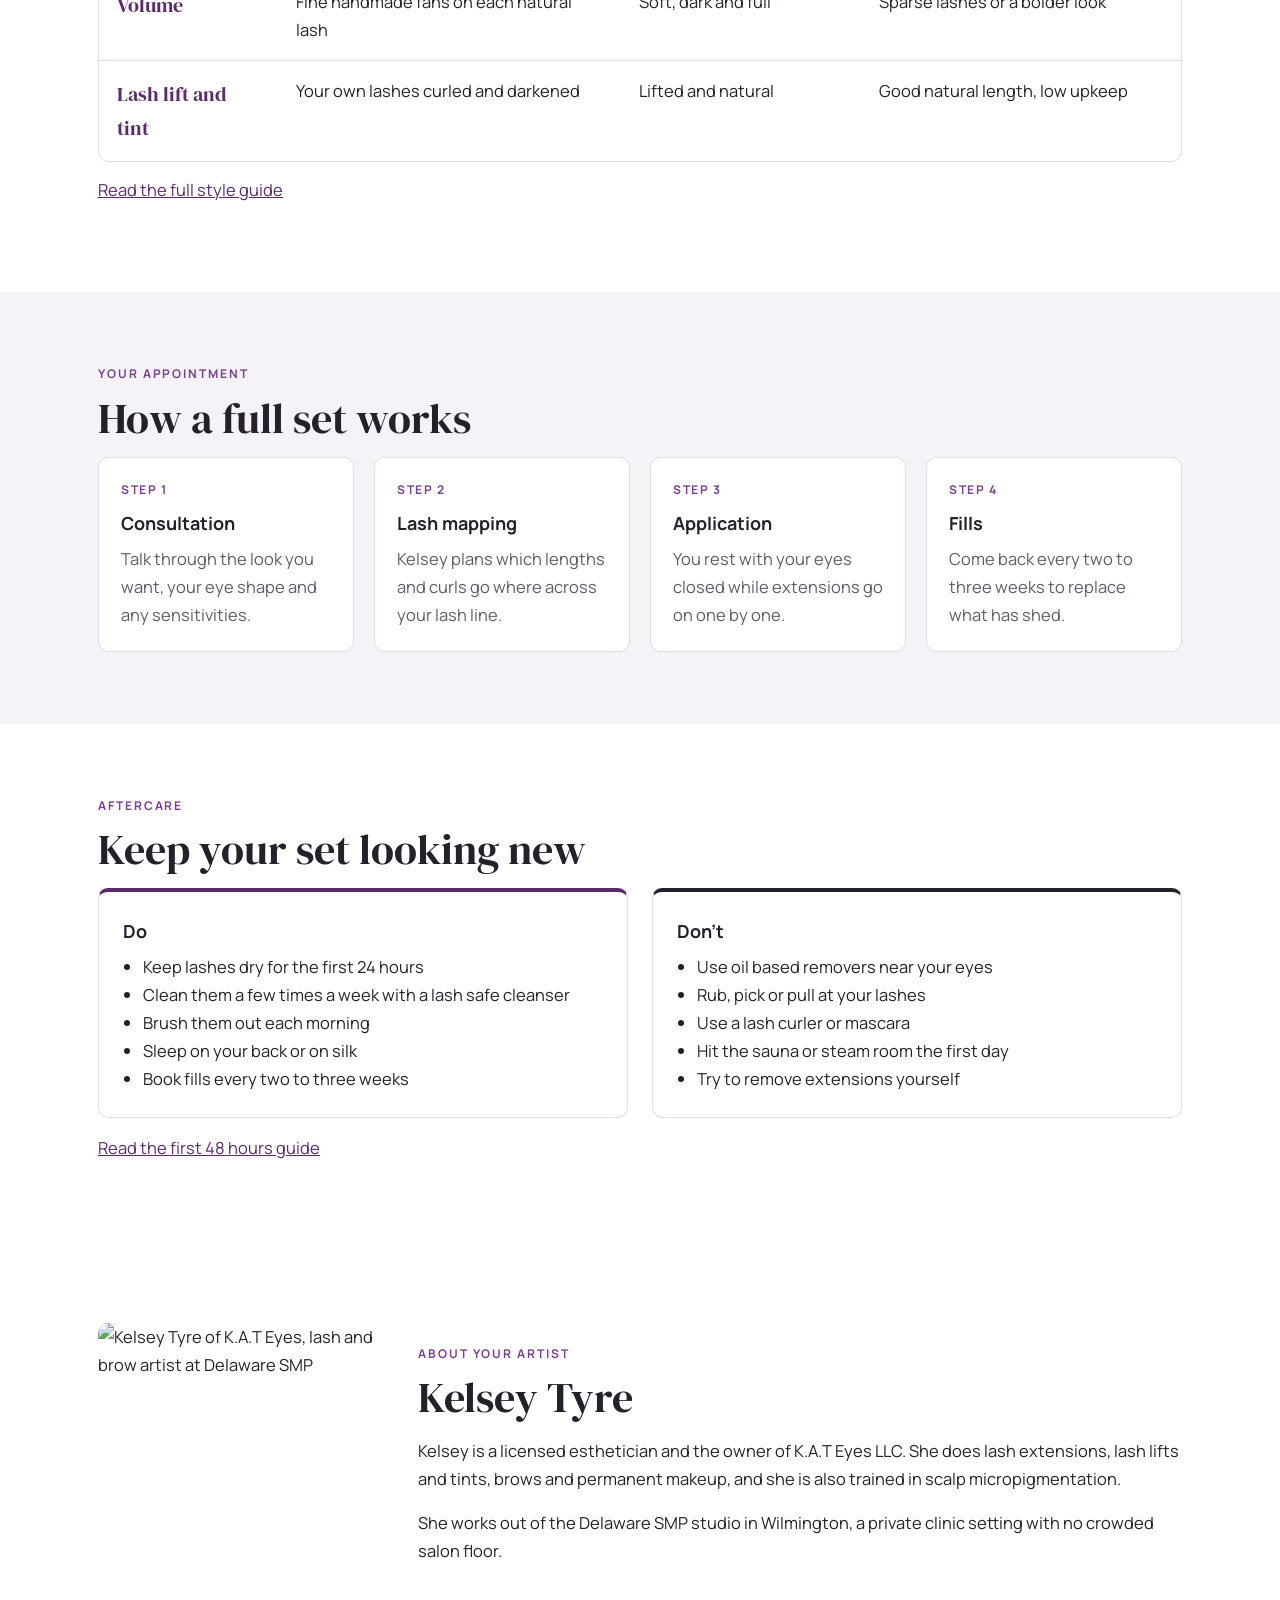
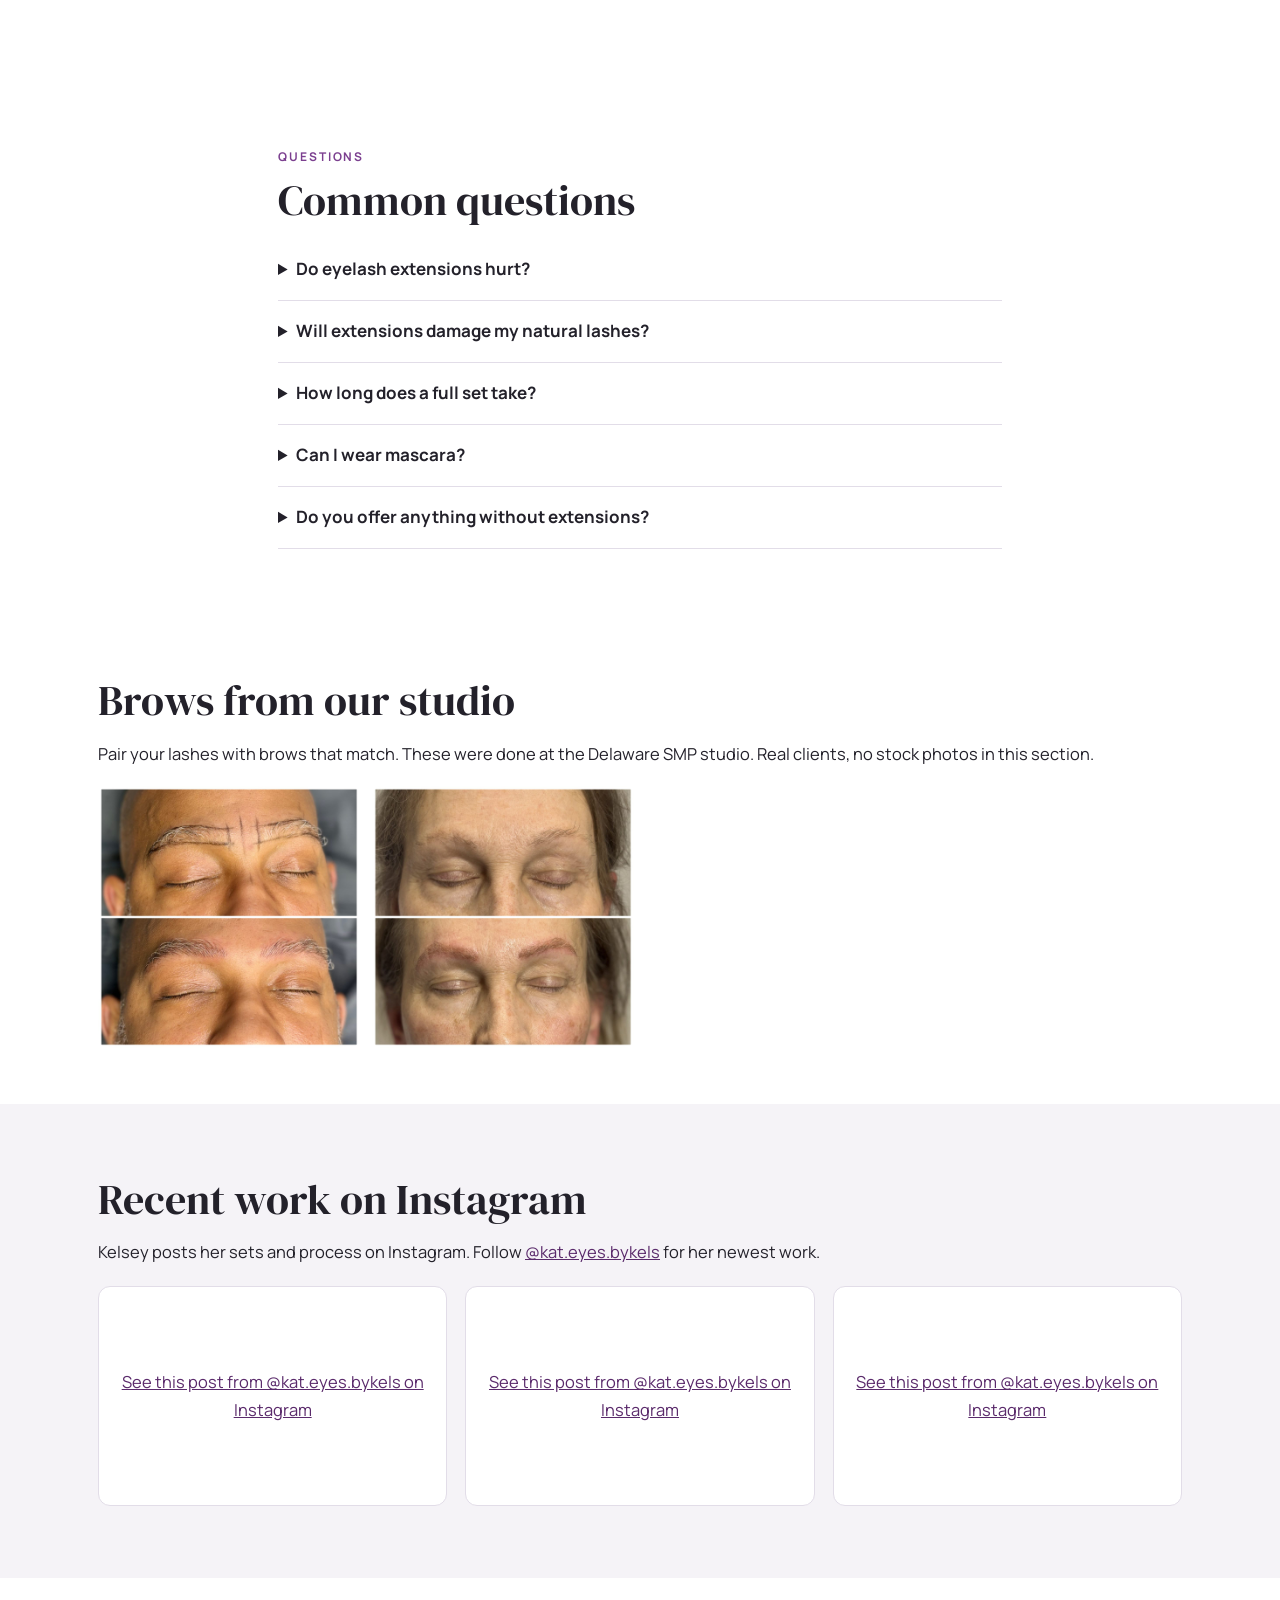
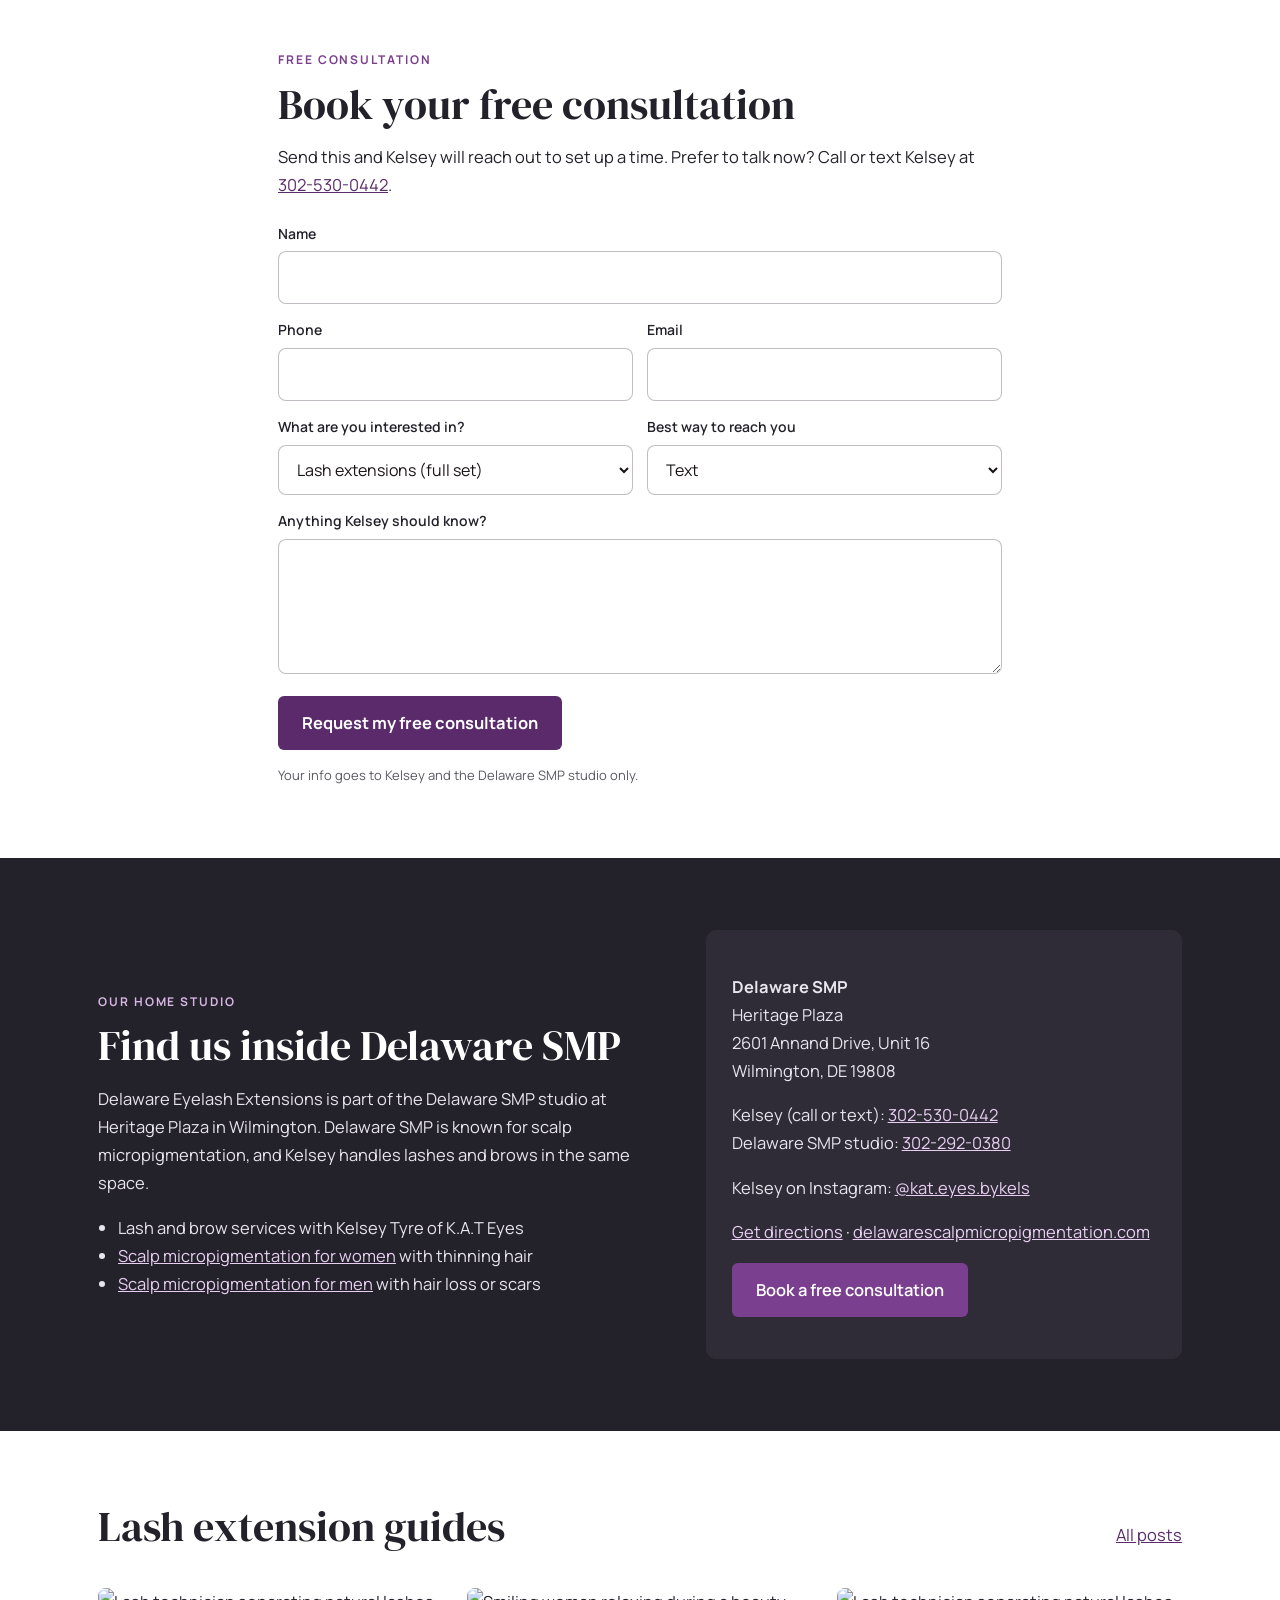
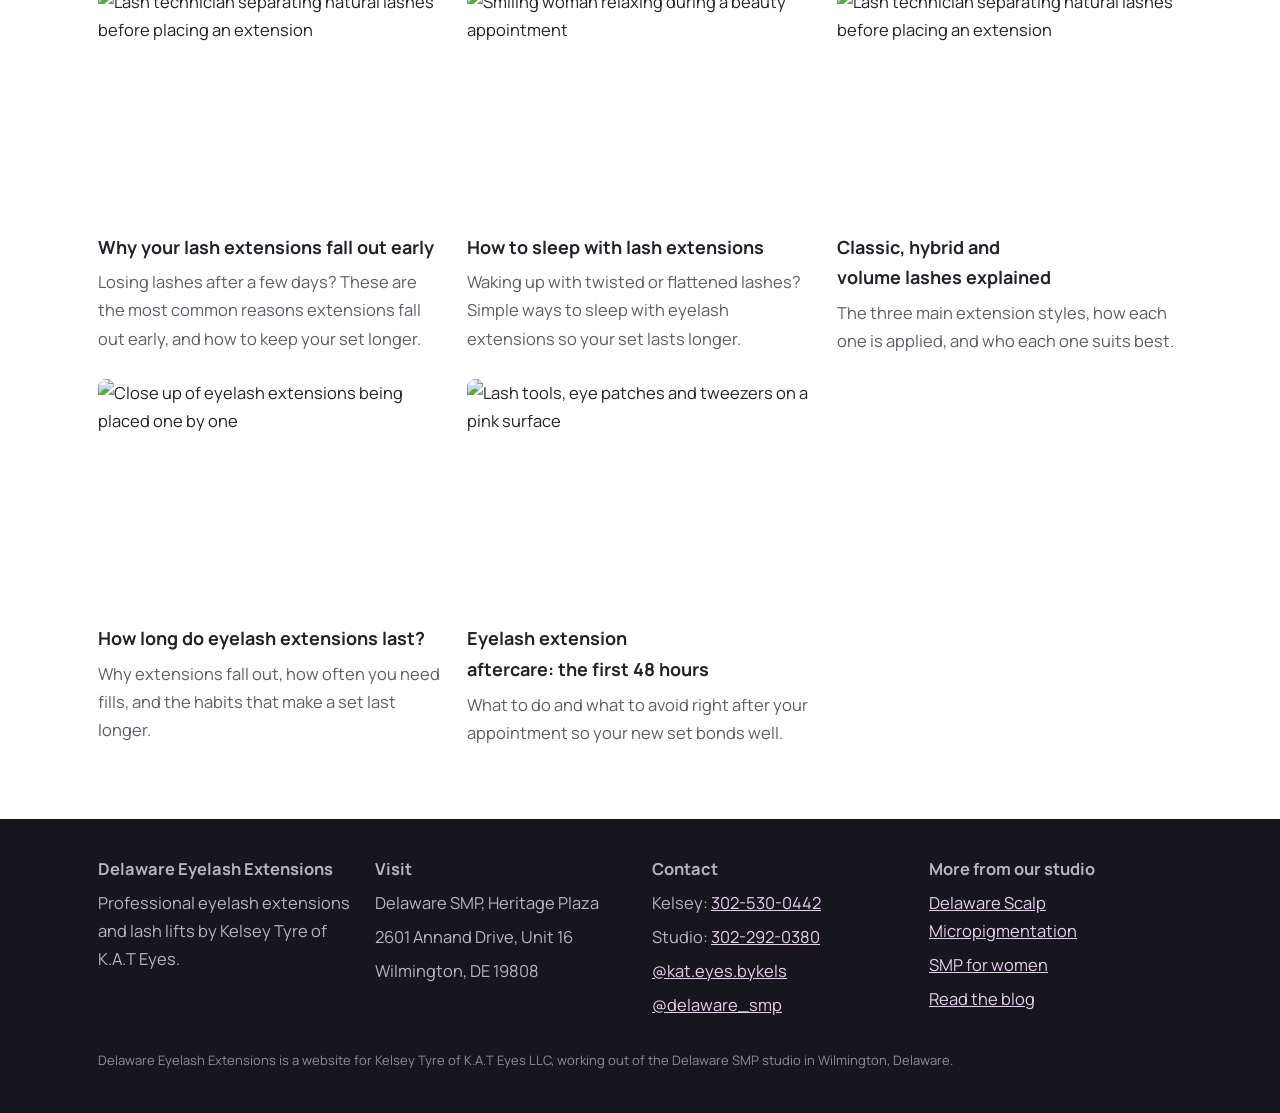
==== commit a3e32d6a: "Add real before and after brow gallery Co-Authored-By: Claude Opus 5.5 <noreply@anthropic.com> Claud" ====
--- a/index.html
+++ b/index.html
@@ -123,6 +123,13 @@
 </div>
 </section>
 
+<section class="gallery" aria-labelledby="gal-h">
+<div class="wrap">
+<h2 id="gal-h">Brows from our studio</h2>
+<p>Pair your lashes with brows that match. These were done at the Delaware SMP studio. Real clients, no stock photos in this section.</p>
+<div class="gal-grid"><figure><img src="img/microblading-before-after-delaware-studio.jpg" alt="Microblading before and after at the Delaware SMP studio" loading="lazy"></figure><figure><img src="img/microblading-thinning-brows-before-after-de.jpg" alt="Microblading for thinning brows, before and after, Delaware" loading="lazy"></figure></div>
+</div>
+</section>
 <section class="ig" aria-labelledby="ig-h">
 <div class="wrap">
 <h2 id="ig-h">Recent work on Instagram</h2>
--- a/style.css
+++ b/style.css
@@ -1,3 +1,5 @@
+
+.gallery{padding:56px 0}.gal-grid{display:grid;grid-template-columns:repeat(auto-fill,minmax(220px,1fr));gap:12px;margin-top:18px}.gal-grid figure{margin:0;border-radius:10px;overflow:hidden}.gal-grid img{width:100%;height:auto;display:block}
 
 *{box-sizing:border-box}
 html{scroll-behavior:smooth}
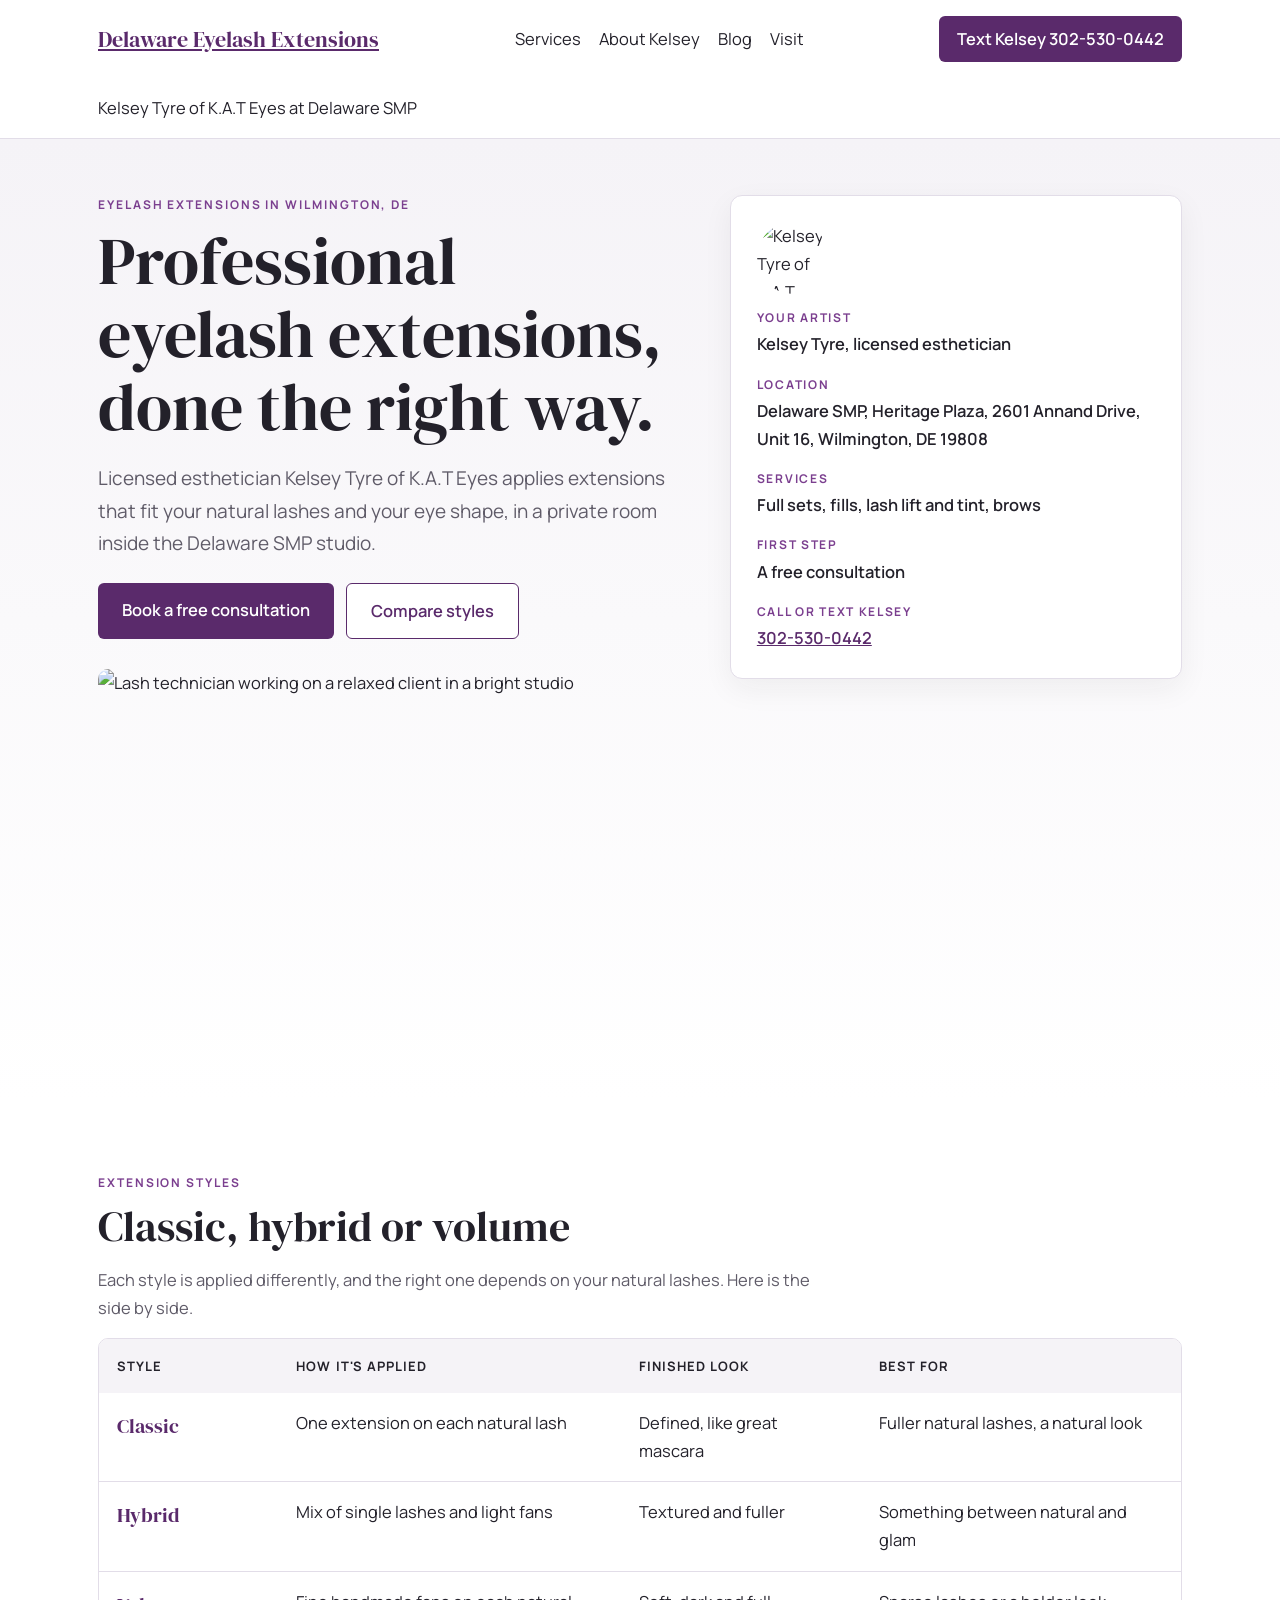
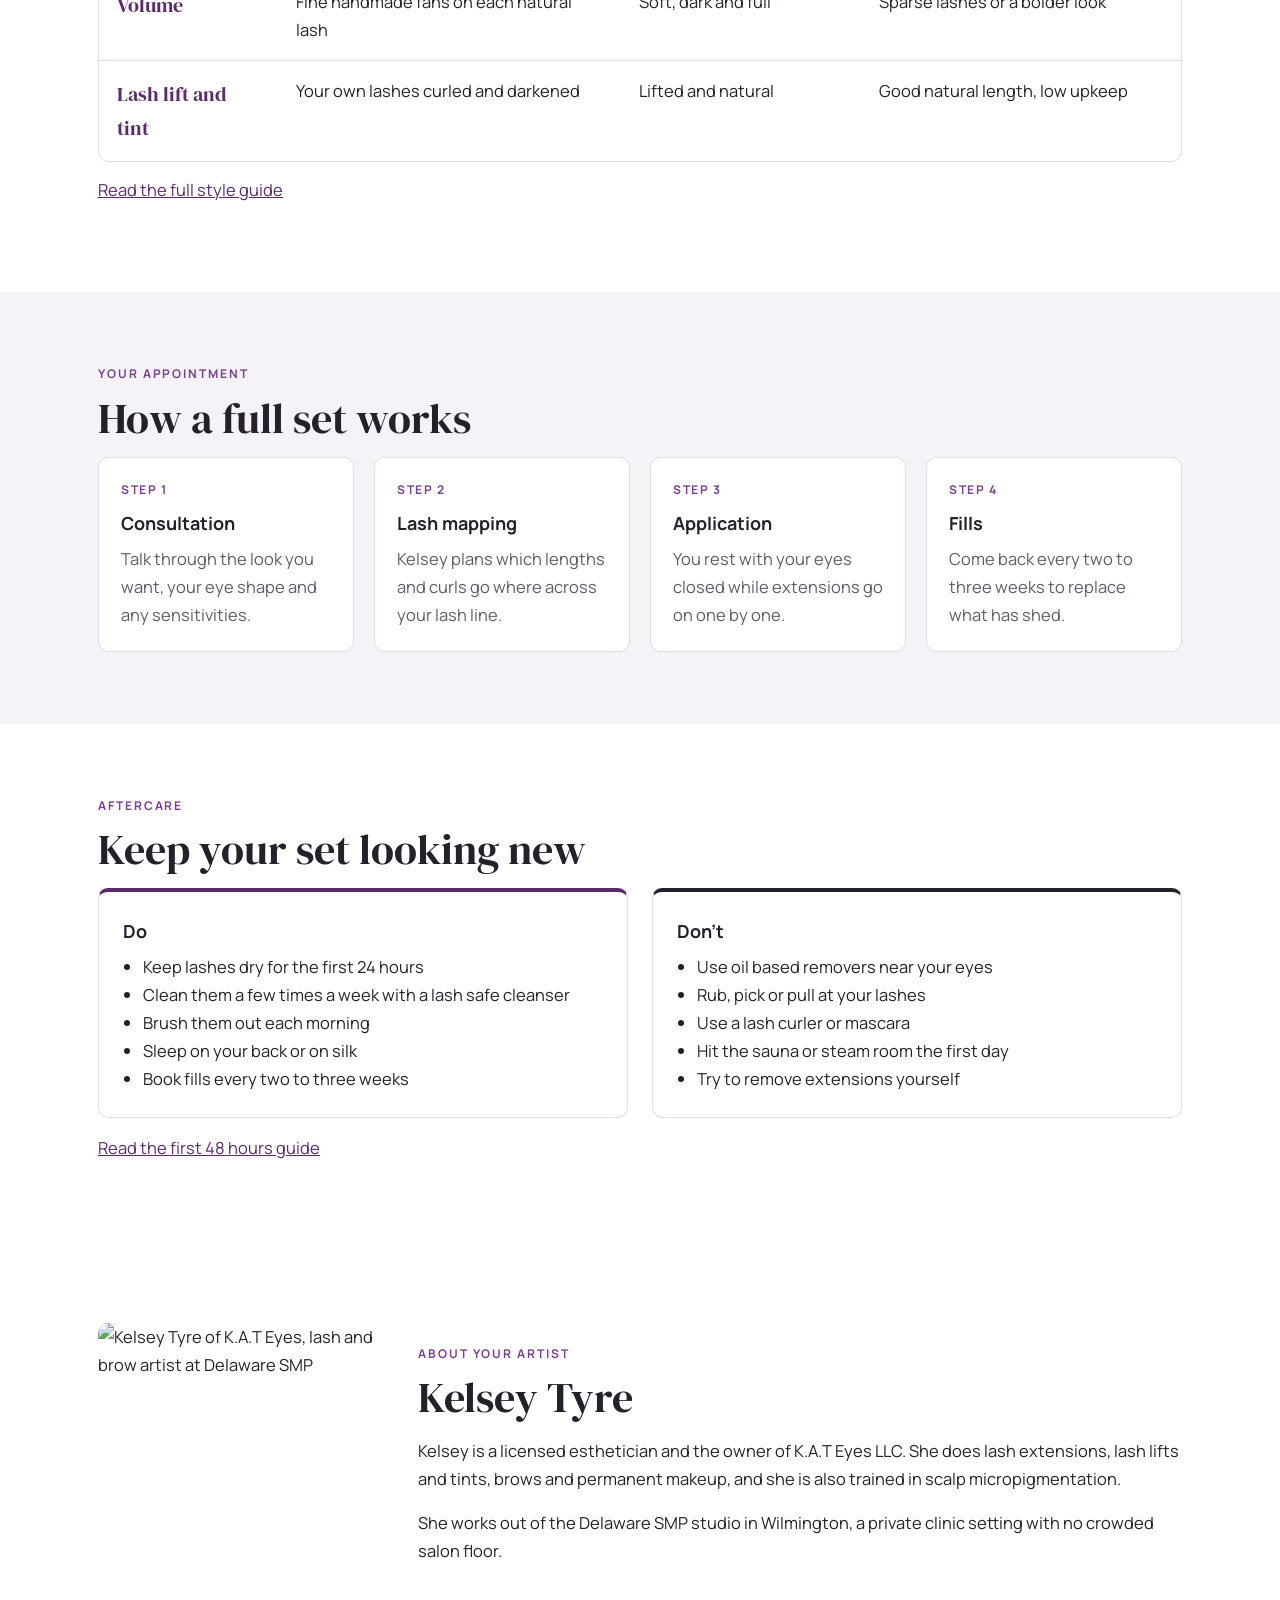
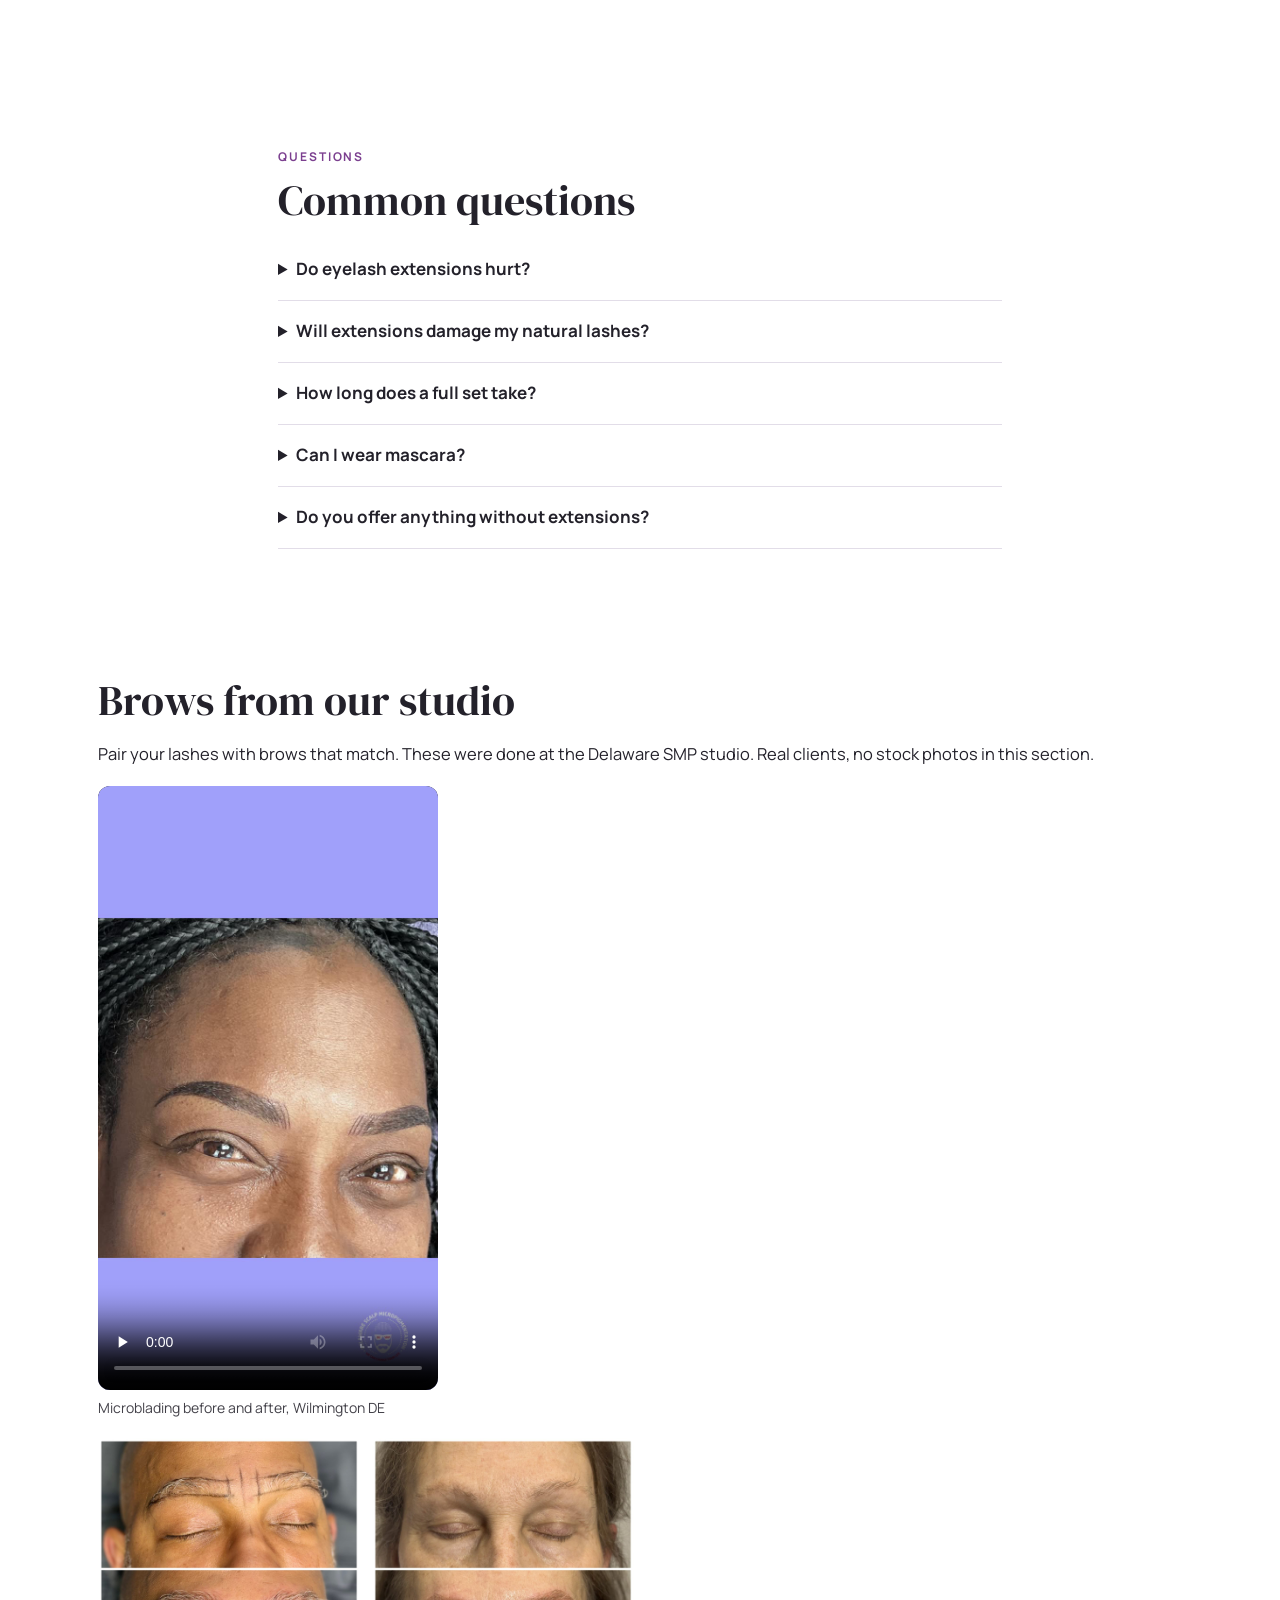
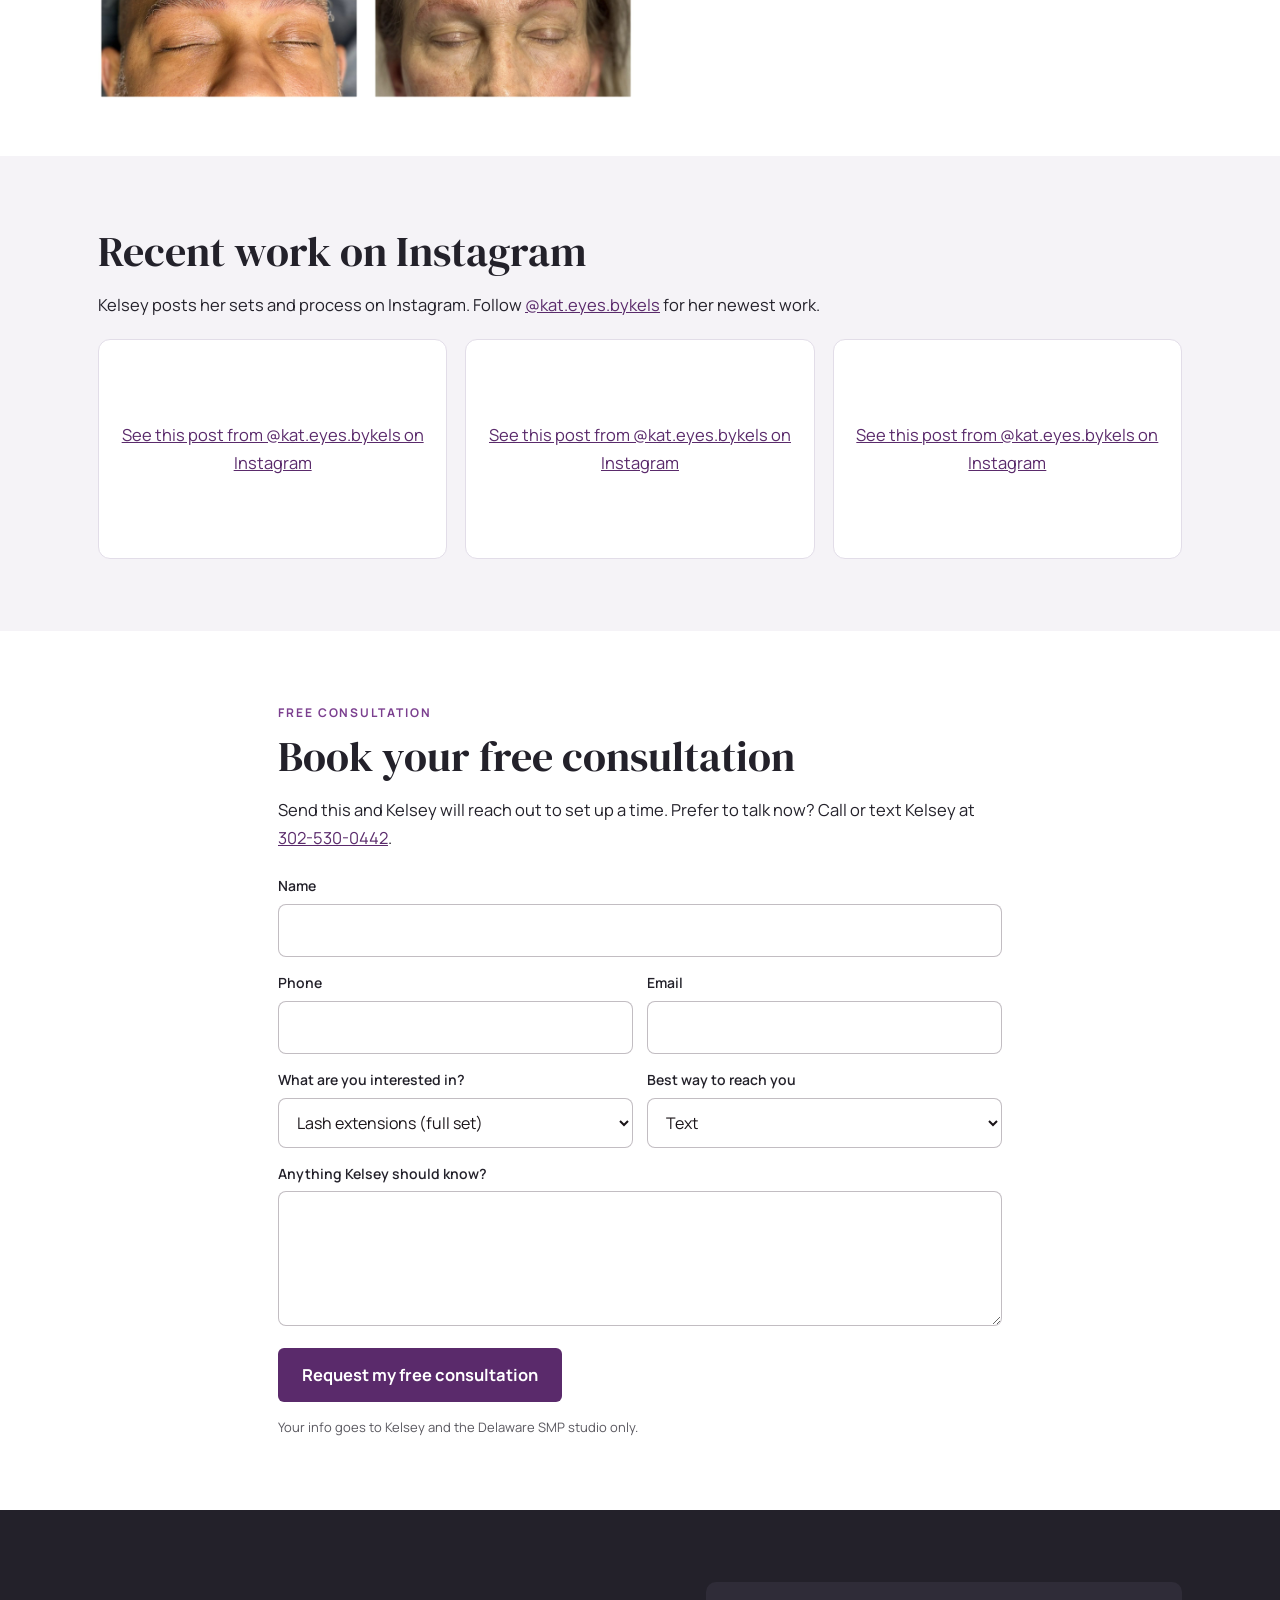
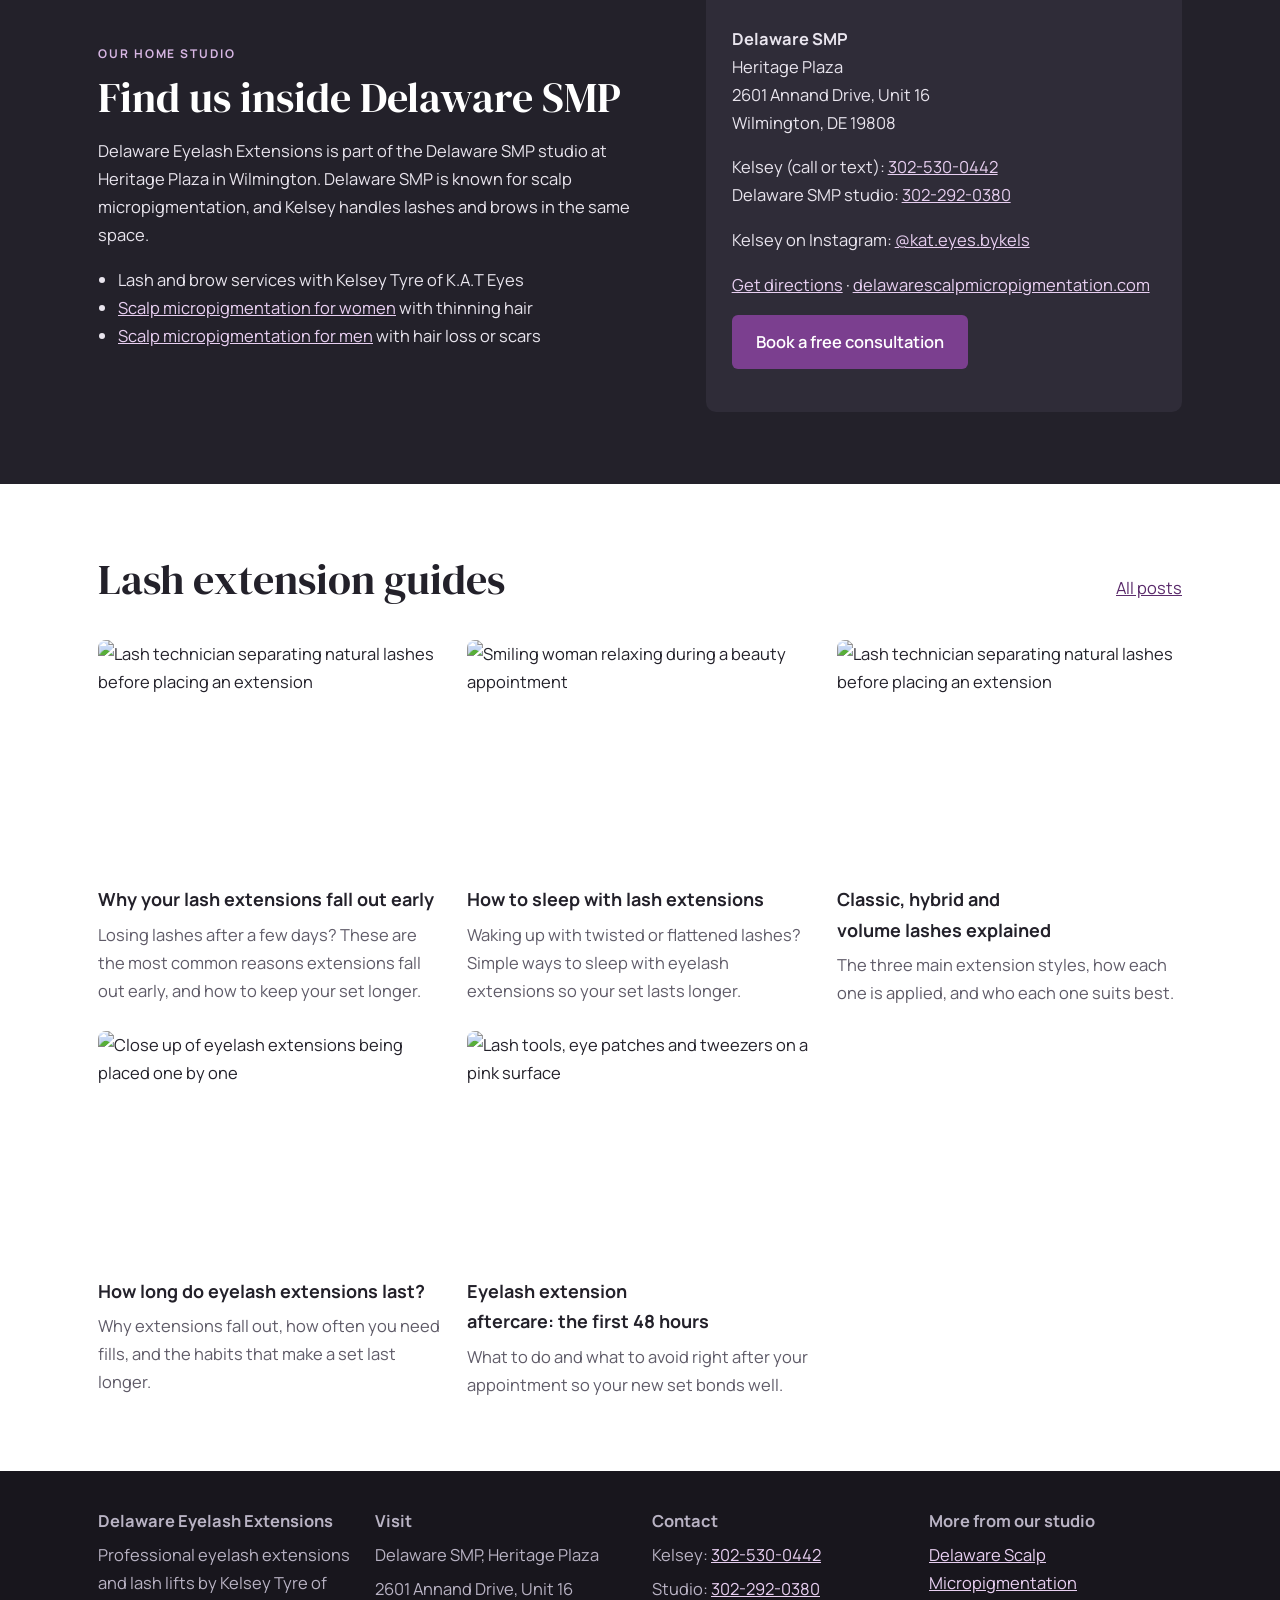
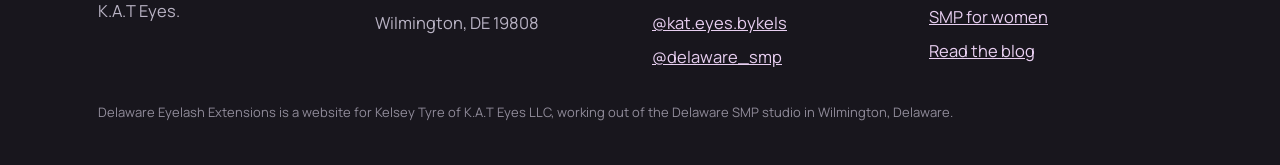
==== commit 22c4db64: "Add brow videos Co-Authored-By: Claude Opus 5.5 <noreply@anthropic.com> Claude-Session: https://clau" ====
--- a/index.html
+++ b/index.html
@@ -127,7 +127,7 @@
 <div class="wrap">
 <h2 id="gal-h">Brows from our studio</h2>
 <p>Pair your lashes with brows that match. These were done at the Delaware SMP studio. Real clients, no stock photos in this section.</p>
-<div class="gal-grid"><figure><img src="img/microblading-before-after-delaware-studio.jpg" alt="Microblading before and after at the Delaware SMP studio" loading="lazy"></figure><figure><img src="img/microblading-thinning-brows-before-after-de.jpg" alt="Microblading for thinning brows, before and after, Delaware" loading="lazy"></figure></div>
+<div class="gal-vids"><figure class="gal-vid"><video controls playsinline preload="none" poster="img/microblading-before-after-video-wilmington-de.jpg" aria-label="Microblading before and after, Wilmington DE"><source src="img/microblading-before-after-video-wilmington-de.mp4" type="video/mp4"></video><figcaption>Microblading before and after, Wilmington DE</figcaption></figure></div><div class="gal-grid"><figure><img src="img/microblading-before-after-delaware-studio.jpg" alt="Microblading before and after at the Delaware SMP studio" loading="lazy"></figure><figure><img src="img/microblading-thinning-brows-before-after-de.jpg" alt="Microblading for thinning brows, before and after, Delaware" loading="lazy"></figure></div>
 </div>
 </section>
 <section class="ig" aria-labelledby="ig-h">
--- a/style.css
+++ b/style.css
@@ -1,5 +1,5 @@
 
-.gallery{padding:56px 0}.gal-grid{display:grid;grid-template-columns:repeat(auto-fill,minmax(220px,1fr));gap:12px;margin-top:18px}.gal-grid figure{margin:0;border-radius:10px;overflow:hidden}.gal-grid img{width:100%;height:auto;display:block}
+.gallery{padding:56px 0}.gal-grid{display:grid;grid-template-columns:repeat(auto-fill,minmax(220px,1fr));gap:12px;margin-top:18px}.gal-grid figure{margin:0;border-radius:10px;overflow:hidden}.gal-grid img{width:100%;height:auto;display:block}.gal-vids{display:flex;flex-wrap:wrap;gap:16px;margin-top:18px}.gal-vid{margin:0;width:min(340px,100%)}.gal-vid video{width:100%;aspect-ratio:9/16;border-radius:12px;background:#000;display:block}.gal-vid figcaption{font-size:14px;margin-top:6px;opacity:.85}
 
 *{box-sizing:border-box}
 html{scroll-behavior:smooth}
